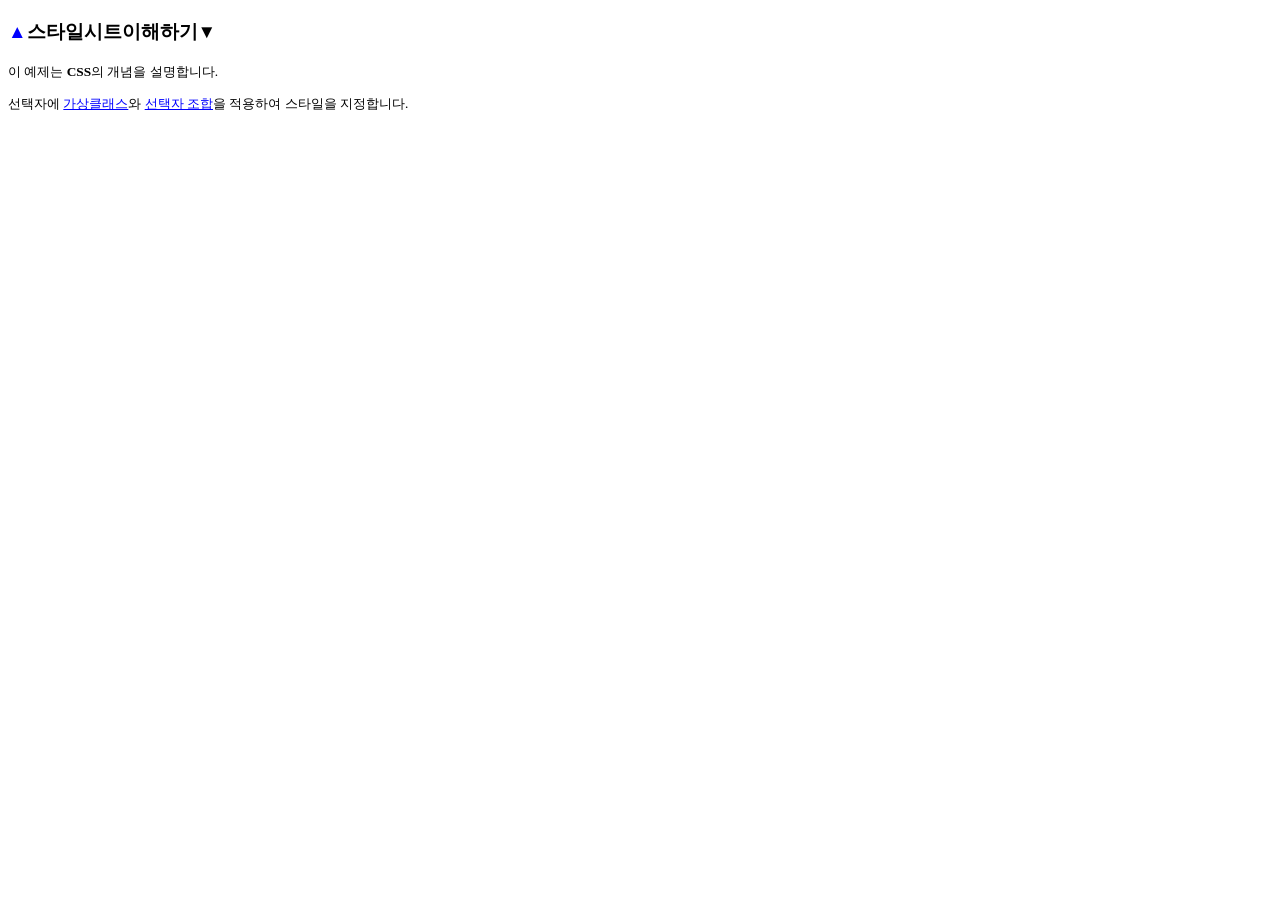
==== index.html @ dccba393 "한글 꺠짐 수정" ====
<!DOCTYPE html>
<html>
    <head>
        <meta charset="UTF-8">
        <style type="text/css">
            p{font-size: 10pt;}
            a:link {color: blue;}
            h3:before {content: "▲"; color:blue}
            h3:after {content: "▼"; font: size 10pt}
        </style>
    </head>
    <body>
        <h3><strong>스타일시트</strong>이해하기</h3>
        <p>이 예제는 <strong>CSS</strong>의 개념을 설명합니다.</p>
        <p>선택자에 <a href="http://www.w3c.org">가상클래스</a>와 <a href="http://mm.smac.kr">선택자 조합</a>을 적용하여 스타일을 지정합니다.</p>
    </body>
</html>
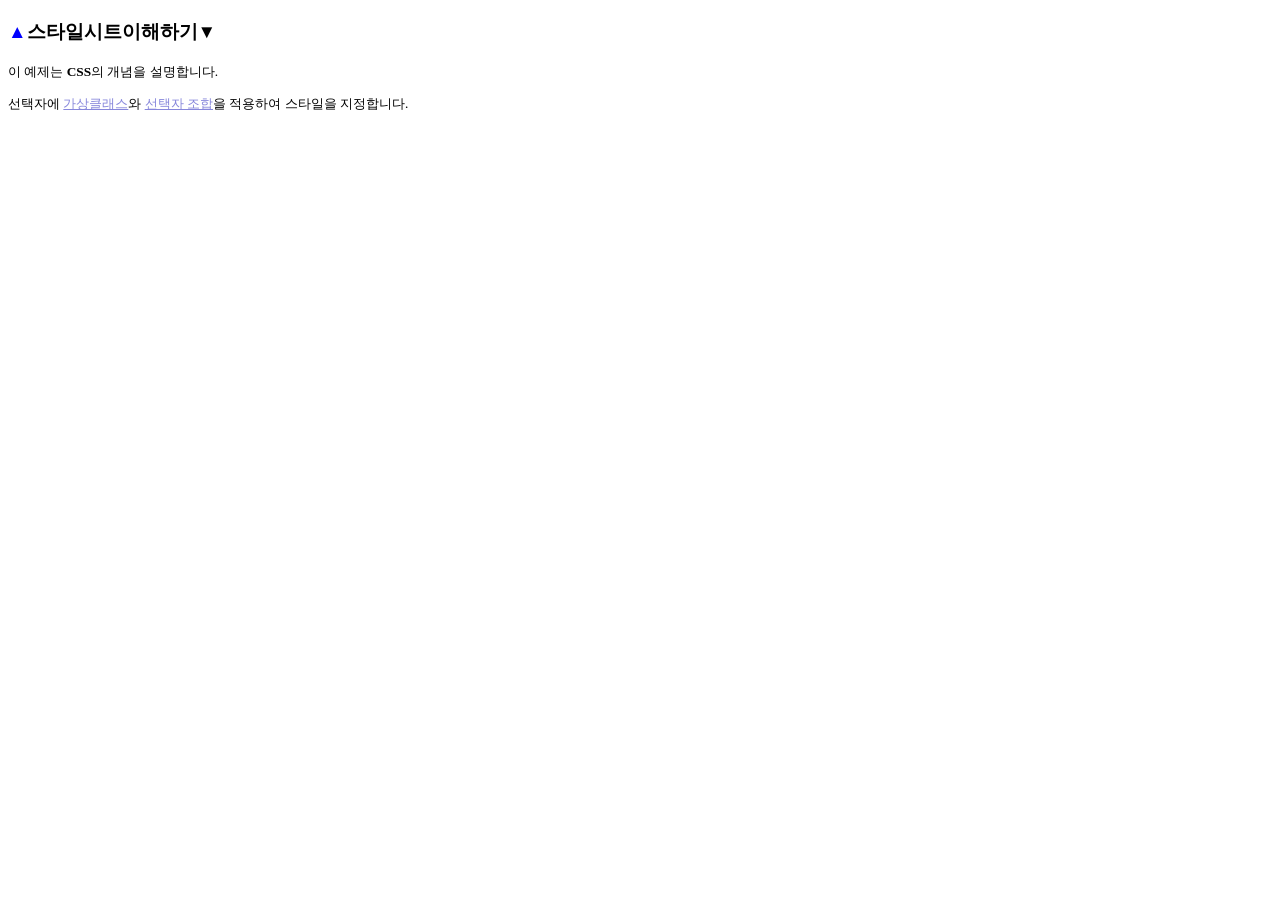
==== commit c3c99552: "6주차 수업 실습" ====
--- a/index.html
+++ b/index.html
@@ -4,7 +4,7 @@
         <meta charset="UTF-8">
         <style type="text/css">
             p{font-size: 10pt;}
-            a:link {color: blue;}
+            a:link {color: rgb(135, 135, 219);}
             h3:before {content: "▲"; color:blue}
             h3:after {content: "▼"; font: size 10pt}
         </style>
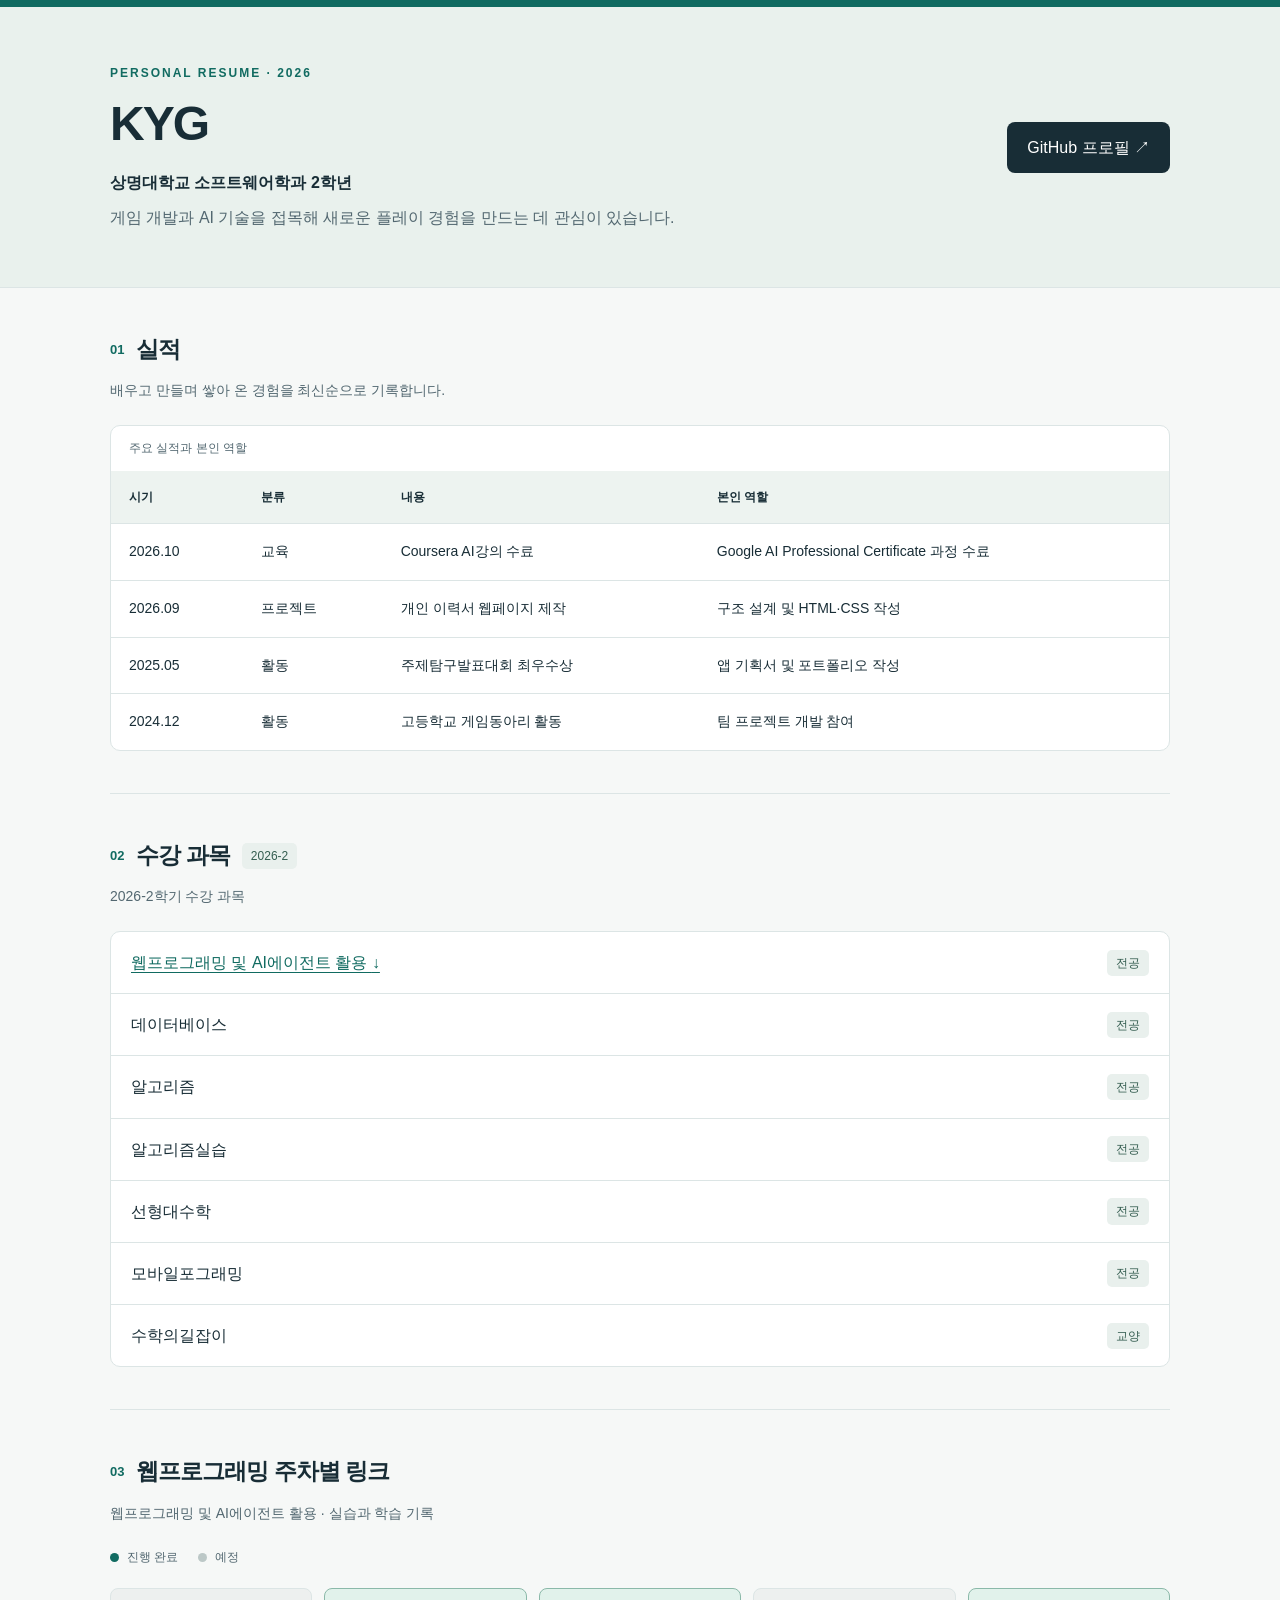
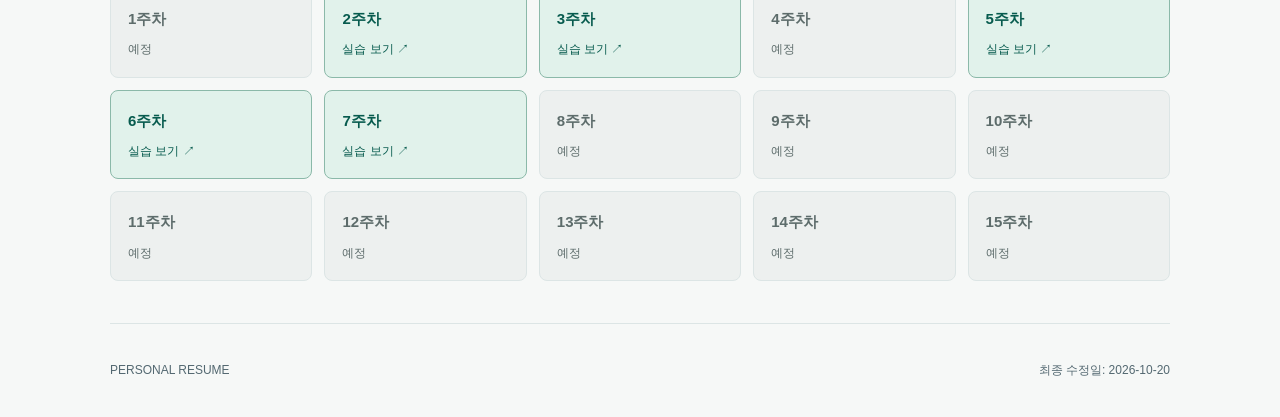
==== commit fff74d22: "중간 과제 배포 테스트" ====
--- a/index.html
+++ b/index.html
@@ -1,17 +1,84 @@
 <!DOCTYPE html>
-<html>
-    <head>
-        <meta charset="UTF-8">
-        <style type="text/css">
-            p{font-size: 10pt;}
-            a:link {color: rgb(135, 135, 219);}
-            h3:before {content: "▲"; color:blue}
-            h3:after {content: "▼"; font: size 10pt}
-        </style>
-    </head>
-    <body>
-        <h3><strong>스타일시트</strong>이해하기</h3>
-        <p>이 예제는 <strong>CSS</strong>의 개념을 설명합니다.</p>
-        <p>선택자에 <a href="http://www.w3c.org">가상클래스</a>와 <a href="http://mm.smac.kr">선택자 조합</a>을 적용하여 스타일을 지정합니다.</p>
-    </body>
-</html>+<html lang="ko">
+<head>
+  <meta charset="UTF-8">
+  <meta name="viewport" content="width=device-width, initial-scale=1.0">
+  <meta name="description" content="관심 분야, 실적, 수강 과목과 웹프로그래밍 학습 기록을 정리한 개인 이력서">
+  <title>KYG | 개인 이력서</title>
+  <link rel="stylesheet" href="style.css">
+</head>
+<body>
+  <a class="skip-link" href="#main">본문 바로가기</a>
+  <header class="page-header">
+    <div class="container header-layout">
+      <div>
+        <p class="eyebrow">PERSONAL RESUME · 2026</p>
+        <h1>KYG</h1>
+        <p class="affiliation">상명대학교 소프트웨어학과 2학년</p>
+        <p class="intro">게임 개발과 AI 기술을 접목해 새로운 플레이 경험을 만드는 데 관심이 있습니다.</p>
+      </div>
+      <a class="github-link" href="https://github.com/kyg1218">GitHub 프로필 <span aria-hidden="true">↗</span></a>
+    </div>
+  </header>
+
+  <main id="main" class="container">
+    <section aria-labelledby="achievements-title">
+      <div class="section-heading"><span class="section-number">01</span><h2 id="achievements-title">실적</h2></div>
+      <p class="section-description">배우고 만들며 쌓아 온 경험을 최신순으로 기록합니다.</p>
+      <div class="table-scroll" role="region" aria-label="실적 표: 작은 화면에서는 가로로 스크롤할 수 있습니다" tabindex="0">
+        <table>
+          <caption>주요 실적과 본인 역할</caption>
+          <thead><tr><th scope="col">시기</th><th scope="col">분류</th><th scope="col">내용</th><th scope="col">본인 역할</th></tr></thead>
+          <tbody>
+            <tr><td><time datetime="2026-10">2026.10</time></td><td>교육</td><td>Coursera AI강의 수료</td><td>Google AI Professional Certificate 과정 수료</td></tr>
+            <tr><td><time datetime="2026-09">2026.09</time></td><td>프로젝트</td><td>개인 이력서 웹페이지 제작</td><td>구조 설계 및 HTML·CSS 작성</td></tr>
+            <tr><td><time datetime="2025-05">2025.05</time></td><td>활동</td><td>주제탐구발표대회 최우수상</td><td>앱 기획서 및 포트폴리오 작성</td></tr>
+            <tr><td><time datetime="2024-12">2024.12</time></td><td>활동</td><td>고등학교 게임동아리 활동</td><td>팀 프로젝트 개발 참여</td></tr>
+          </tbody>
+        </table>
+      </div>
+    </section>
+
+    <section aria-labelledby="courses-title">
+      <div class="section-heading"><span class="section-number">02</span><h2 id="courses-title">수강 과목</h2><span class="semester">2026-2</span></div>
+      <p class="section-description">2026-2학기 수강 과목</p>
+      <ul class="course-list">
+        <li><a href="#weekly">웹프로그래밍 및 AI에이전트 활용 <span aria-hidden="true">↓</span></a><span class="badge">전공</span></li>
+        <li><span>데이터베이스</span><span class="badge">전공</span></li>
+        <li><span>알고리즘</span><span class="badge">전공</span></li>
+        <li><span>알고리즘실습</span><span class="badge">전공</span></li>
+        <li><span>선형대수학</span><span class="badge">전공</span></li>
+        <li><span>모바일포그래밍</span><span class="badge">전공</span></li>
+        <li><span>수학의길잡이</span><span class="badge">교양</span></li>
+      </ul>
+    </section>
+
+    <section id="weekly" aria-labelledby="weekly-title">
+      <div class="section-heading"><span class="section-number">03</span><h2 id="weekly-title">웹프로그래밍 주차별 링크</h2></div>
+      <p class="section-description">웹프로그래밍 및 AI에이전트 활용 · 실습과 학습 기록</p>
+      <p class="legend"><span class="done-dot" aria-hidden="true"></span> 진행 완료 <span class="planned-dot" aria-hidden="true"></span> 예정</p>
+      <ol class="week-grid">
+        <li><div class="week planned"><strong>1주차</strong><span>예정</span></div></li>
+        <li><div class="week completed" href="WebProgramming\doc01.html"><strong>2주차</strong><span>실습 보기 ↗</span></div></li>
+        <li><div class="week completed" href="WebProgramming\doc03.html"><strong>3주차</strong><span>실습 보기 ↗</span></div></li>
+        <li><div class="week planned"><strong>4주차</strong><span>예정</span></div></li>
+        <li><div class="week completed" href="WebProgramming\doc04.html"><strong>5주차</strong><span>실습 보기 ↗</span></div></li>
+        <li><div class="week completed" href="WebProgramming\doc05.html"><strong>6주차</strong><span>실습 보기 ↗</span></div></li>
+        <li><div class="week completed" href="WebProgramming\doc06.html"><strong>7주차</strong><span>실습 보기 ↗</span></div></li>
+        <li><div class="week planned"><strong>8주차</strong><span>예정</span></div></li>
+        <li><div class="week planned"><strong>9주차</strong><span>예정</span></div></li>
+        <li><div class="week planned"><strong>10주차</strong><span>예정</span></div></li>
+        <li><div class="week planned"><strong>11주차</strong><span>예정</span></div></li>
+        <li><div class="week planned"><strong>12주차</strong><span>예정</span></div></li>
+        <li><div class="week planned"><strong>13주차</strong><span>예정</span></div></li>
+        <li><div class="week planned"><strong>14주차</strong><span>예정</span></div></li>
+        <li><div class="week planned"><strong>15주차</strong><span>예정</span></div></li>
+      </ol>
+    </section>
+  </main>
+  <footer class="container page-footer">
+    <p>PERSONAL RESUME</p>
+    <p>최종 수정일: <time datetime="2026-10-20">2026-10-20</time></p>
+  </footer>
+</body>
+</html>
--- a/style.css
+++ b/style.css
@@ -0,0 +1,57 @@
+:root { color-scheme: light; --ink: #182d36; --muted: #536871; --accent: #116b61; --line: #dce5e5; --paper: #ffffff; }
+* { box-sizing: border-box; }
+html { scroll-behavior: smooth; }
+body { margin: 0; background: #f6f8f7; color: var(--ink); font-family: "Malgun Gothic", "Apple SD Gothic Neo", sans-serif; line-height: 1.7; }
+a { color: var(--accent); text-underline-offset: 4px; }
+a:hover { text-decoration-thickness: 2px; }
+a:focus-visible, [tabindex]:focus-visible { outline: 3px solid #bf6b23; outline-offset: 5px; }
+.container { width: min(1060px, calc(100% - 48px)); margin-inline: auto; }
+.page-header { background: #e9f1ed; border-top: 7px solid var(--accent); border-bottom: 1px solid var(--line); padding: 56px 0; }
+.header-layout { display: flex; align-items: center; justify-content: space-between; gap: 32px; }
+.eyebrow { color: var(--accent); font-size: 12px; font-weight: bold; letter-spacing: 2px; margin: 0 0 12px; }
+h1 { font-size: clamp(32px, 5vw, 48px); line-height: 1.2; letter-spacing: -2px; margin: 0 0 16px; }
+.affiliation { font-size: 16px; font-weight: bold; margin: 0 0 8px; }
+.intro { color: var(--muted); margin: 0; }
+.github-link { background: var(--ink); color: white; padding: 12px 20px; border-radius: 8px; text-decoration: none; white-space: nowrap; }
+.template-notice { border-left: 3px solid #b58039; background: #fff7e9; padding: 12px 16px; font-size: 13px; margin: 28px 0 0; }
+section { padding: 42px 0; border-bottom: 1px solid var(--line); scroll-margin-top: 24px; }
+.section-heading { display: flex; align-items: center; gap: 12px; flex-wrap: wrap; }
+.section-number { font-size: 13px; color: var(--accent); font-weight: bold; }
+h2 { font-size: 23px; letter-spacing: -1px; margin: 0; }
+.section-description { color: var(--muted); font-size: 14px; margin: 10px 0 22px; }
+.table-scroll { overflow-x: auto; background: var(--paper); border: 1px solid var(--line); border-radius: 10px; }
+table { border-collapse: collapse; width: 100%; min-width: 660px; text-align: left; font-size: 14px; }
+caption { text-align: left; padding: 12px 18px; color: var(--muted); font-size: 12px; }
+th { background: #edf3f0; font-size: 12px; }
+th, td { padding: 16px 18px; border-bottom: 1px solid var(--line); }
+tbody tr:last-child td { border-bottom: 0; }
+td:first-child { white-space: nowrap; font-variant-numeric: tabular-nums; }
+.semester, .badge { background: #e9f0ed; color: #345d50; font-size: 12px; border-radius: 5px; padding: 3px 9px; }
+.course-list { list-style: none; margin: 0; padding: 0; background: var(--paper); border: 1px solid var(--line); border-radius: 10px; }
+.course-list li { padding: 17px 20px; display: flex; justify-content: space-between; gap: 16px; align-items: center; border-bottom: 1px solid var(--line); }
+.course-list li:last-child { border-bottom: 0; }
+.badge { flex-shrink: 0; }
+.legend { display: flex; align-items: center; gap: 8px; color: var(--muted); font-size: 12px; }
+.done-dot, .planned-dot { width: 9px; height: 9px; display: inline-block; border-radius: 50%; background: var(--accent); }
+.planned-dot { background: #bcc8c7; margin-left: 12px; }
+.week-grid { display: grid; grid-template-columns: repeat(5, 1fr); list-style: none; margin: 20px 0 0; padding: 0; gap: 12px; }
+.week { display: flex; flex-direction: column; gap: 8px; border: 1px solid var(--line); border-radius: 8px; padding: 17px; text-decoration: none; }
+.week strong { font-size: 15px; }
+.week span { font-size: 12px; }
+.planned { background: #edf0ef; color: #5d6c6b; }
+.completed { background: #e1f2eb; color: #075b4e; border-color: #8bb9a9; }
+.completed:hover { background: #cee8dc; }
+.page-footer { display: flex; justify-content: space-between; gap: 16px; color: var(--muted); font-size: 12px; padding-block: 24px; }
+.skip-link { position: absolute; top: -100px; left: 20px; background: white; padding: 10px; z-index: 1; }
+.skip-link:focus { top: 12px; }
+@media (max-width: 700px) {
+  .container { width: calc(100% - 32px); }
+  .page-header { padding: 36px 0; }
+  .header-layout { flex-direction: column; align-items: flex-start; gap: 22px; }
+  section { padding: 32px 0; }
+  .week-grid { grid-template-columns: repeat(3, 1fr); }
+  .course-list li { align-items: flex-start; flex-direction: column; gap: 8px; }
+  .page-footer { flex-direction: column; gap: 0; }
+}
+@media (max-width: 380px) { .week-grid { grid-template-columns: repeat(2, 1fr); } }
+@media (prefers-reduced-motion: reduce) { html { scroll-behavior: auto; } }
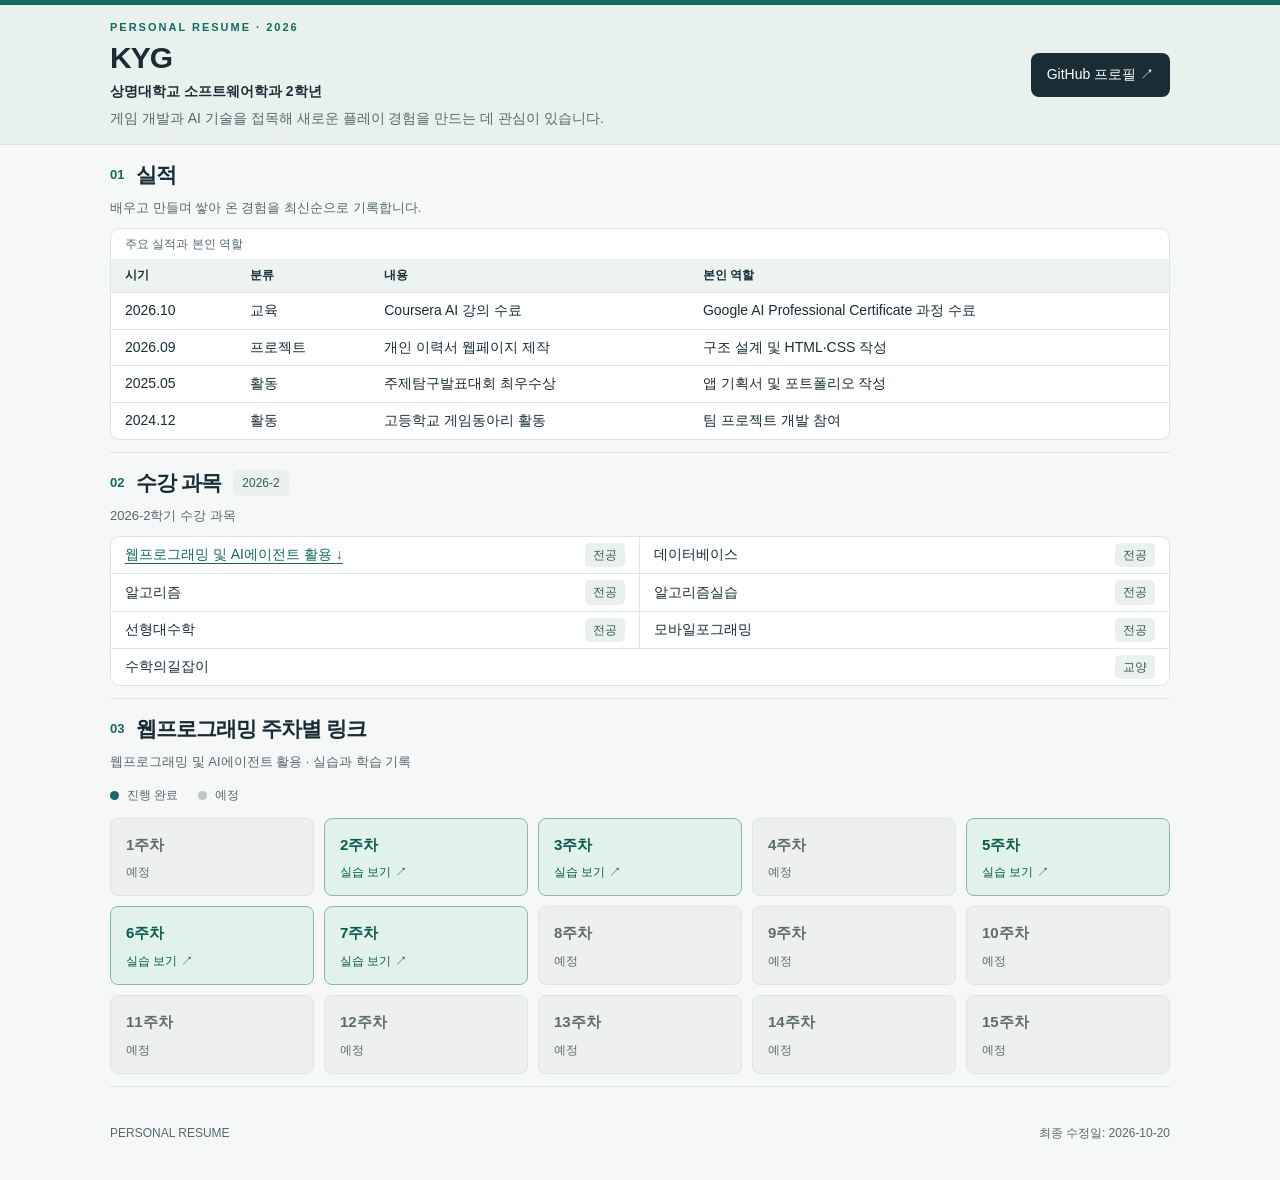
==== commit 415c54dd: "중간 과제 html 파일 완성" ====
--- a/index.html
+++ b/index.html
@@ -30,7 +30,7 @@
           <caption>주요 실적과 본인 역할</caption>
           <thead><tr><th scope="col">시기</th><th scope="col">분류</th><th scope="col">내용</th><th scope="col">본인 역할</th></tr></thead>
           <tbody>
-            <tr><td><time datetime="2026-10">2026.10</time></td><td>교육</td><td>Coursera AI강의 수료</td><td>Google AI Professional Certificate 과정 수료</td></tr>
+            <tr><td><time datetime="2026-10">2026.10</time></td><td>교육</td><td>Coursera AI 강의 수료</td><td>Google AI Professional Certificate 과정 수료</td></tr>
             <tr><td><time datetime="2026-09">2026.09</time></td><td>프로젝트</td><td>개인 이력서 웹페이지 제작</td><td>구조 설계 및 HTML·CSS 작성</td></tr>
             <tr><td><time datetime="2025-05">2025.05</time></td><td>활동</td><td>주제탐구발표대회 최우수상</td><td>앱 기획서 및 포트폴리오 작성</td></tr>
             <tr><td><time datetime="2024-12">2024.12</time></td><td>활동</td><td>고등학교 게임동아리 활동</td><td>팀 프로젝트 개발 참여</td></tr>
@@ -53,18 +53,18 @@
       </ul>
     </section>
 
-    <section id="weekly" aria-labelledby="weekly-title">
+    <section id="weekly" aria-labelledby="weekly-title"> 
       <div class="section-heading"><span class="section-number">03</span><h2 id="weekly-title">웹프로그래밍 주차별 링크</h2></div>
       <p class="section-description">웹프로그래밍 및 AI에이전트 활용 · 실습과 학습 기록</p>
       <p class="legend"><span class="done-dot" aria-hidden="true"></span> 진행 완료 <span class="planned-dot" aria-hidden="true"></span> 예정</p>
       <ol class="week-grid">
-        <li><div class="week planned"><strong>1주차</strong><span>예정</span></div></li>
-        <li><div class="week completed" href="WebProgramming\doc01.html"><strong>2주차</strong><span>실습 보기 ↗</span></div></li>
-        <li><div class="week completed" href="WebProgramming\doc03.html"><strong>3주차</strong><span>실습 보기 ↗</span></div></li>
+        <li><a class="week planned" href="doc01.html"><strong>1주차</strong><span>예정</span></a></li>
+        <li><a class="week completed" href="doc01.html"><strong>2주차</strong><span>실습 보기 ↗</span></a></li>
+        <li><a class="week completed" href="doc03.html"><strong>3주차</strong><span>실습 보기 ↗</span></a></li>
         <li><div class="week planned"><strong>4주차</strong><span>예정</span></div></li>
-        <li><div class="week completed" href="WebProgramming\doc04.html"><strong>5주차</strong><span>실습 보기 ↗</span></div></li>
-        <li><div class="week completed" href="WebProgramming\doc05.html"><strong>6주차</strong><span>실습 보기 ↗</span></div></li>
-        <li><div class="week completed" href="WebProgramming\doc06.html"><strong>7주차</strong><span>실습 보기 ↗</span></div></li>
+        <li><a class="week completed" href="doc04.html"><strong>5주차</strong><span>실습 보기 ↗</span></a></li>
+        <li><a class="week completed" href="doc05.html"><strong>6주차</strong><span>실습 보기 ↗</span></a></li>
+        <li><a class="week completed" href="doc06.html"><strong>7주차</strong><span>실습 보기 ↗</span></a></li>
         <li><div class="week planned"><strong>8주차</strong><span>예정</span></div></li>
         <li><div class="week planned"><strong>9주차</strong><span>예정</span></div></li>
         <li><div class="week planned"><strong>10주차</strong><span>예정</span></div></li>
--- a/style.css
+++ b/style.css
@@ -55,3 +55,49 @@
 }
 @media (max-width: 380px) { .week-grid { grid-template-columns: repeat(2, 1fr); } }
 @media (prefers-reduced-motion: reduce) { html { scroll-behavior: auto; } }
+
+/* Compact desktop layout: preserve the original theme and HTML. */
+.page-header { padding: 20px 0; border-top-width: 5px; }
+.header-layout { gap: 24px; }
+.eyebrow { font-size: 11px; margin-bottom: 5px; }
+h1 { font-size: 34px; letter-spacing: -1px; margin-bottom: 6px; }
+.affiliation { font-size: 14px; margin-bottom: 4px; }
+.intro { font-size: 14px; }
+.github-link { padding: 10px 16px; font-size: 14px; }
+section { padding: 19px 0; }
+h2 { font-size: 21px; }
+.section-description { font-size: 13px; margin: 5px 0 11px; }
+caption { padding: 6px 14px; }
+th, td { padding: 9px 14px; }
+.course-list { display: grid; grid-template-columns: repeat(2, minmax(0, 1fr)); overflow: hidden; }
+.course-list li { padding: 9px 14px; gap: 10px; font-size: 14px; min-width: 0; }
+.course-list li:nth-child(odd) { border-right: 1px solid var(--line); }
+.course-list li:last-child { grid-column: 1 / -1; border-right: 0; }
+.course-list a, .course-list li > span:first-child { overflow-wrap: anywhere; }
+.badge { padding: 2px 8px; }
+.week-grid { margin-top: 12px; gap: 10px; }
+.week { padding: 13px 15px; gap: 5px; }
+@media (max-width: 700px) {
+  .page-header { padding: 24px 0; }
+  .header-layout { gap: 16px; }
+  h1 { font-size: 32px; }
+  section { padding: 24px 0; }
+  .course-list { grid-template-columns: 1fr; }
+  .course-list li { flex-direction: row; align-items: center; padding: 12px 14px; }
+  .course-list li:nth-child(odd) { border-right: 0; }
+  .course-list li:last-child { grid-column: auto; }
+}
+@media (max-width: 380px) {
+  .course-list li { flex-direction: column; align-items: flex-start; gap: 6px; }
+}
+/* Fit the full course list within a 1280 x 720 CSS-pixel viewport. */
+@media (min-width: 701px) {
+  .page-header { padding: 13px 0; }
+  .eyebrow { margin-bottom: 3px; }
+  h1 { font-size: 30px; margin-bottom: 4px; }
+  section { padding: 12px 0; }
+  .section-description { margin: 4px 0 9px; }
+  caption { padding: 5px 14px; }
+  th, td { padding: 6px 14px; }
+  .course-list li { padding: 6px 14px; }
+}
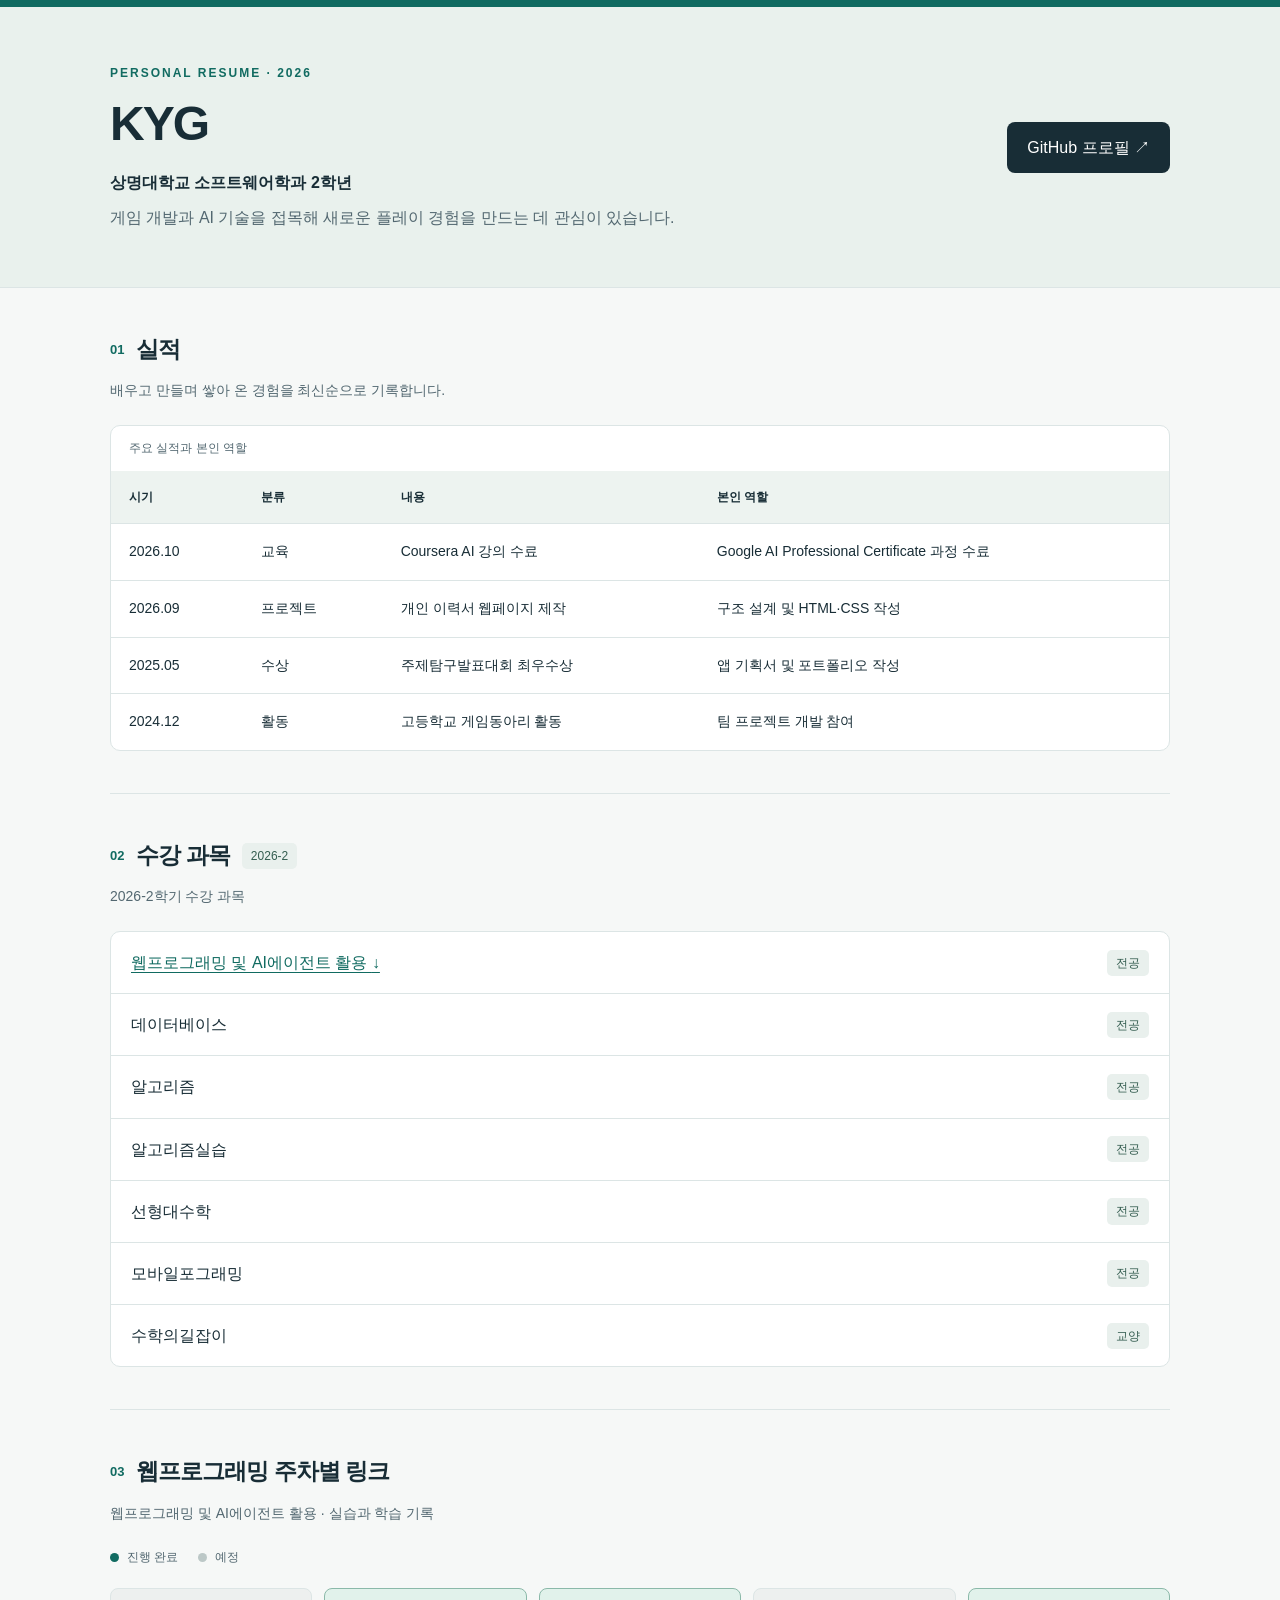
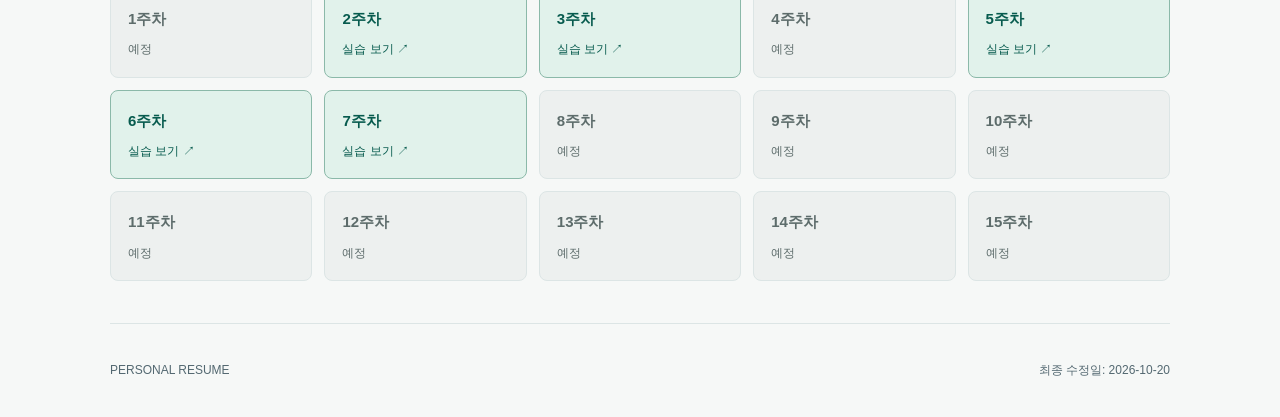
==== commit 8aea1207: "중간 과제 최종" ====
--- a/index.html
+++ b/index.html
@@ -32,7 +32,7 @@
           <tbody>
             <tr><td><time datetime="2026-10">2026.10</time></td><td>교육</td><td>Coursera AI 강의 수료</td><td>Google AI Professional Certificate 과정 수료</td></tr>
             <tr><td><time datetime="2026-09">2026.09</time></td><td>프로젝트</td><td>개인 이력서 웹페이지 제작</td><td>구조 설계 및 HTML·CSS 작성</td></tr>
-            <tr><td><time datetime="2025-05">2025.05</time></td><td>활동</td><td>주제탐구발표대회 최우수상</td><td>앱 기획서 및 포트폴리오 작성</td></tr>
+            <tr><td><time datetime="2025-05">2025.05</time></td><td>수상</td><td>주제탐구발표대회 최우수상</td><td>앱 기획서 및 포트폴리오 작성</td></tr>
             <tr><td><time datetime="2024-12">2024.12</time></td><td>활동</td><td>고등학교 게임동아리 활동</td><td>팀 프로젝트 개발 참여</td></tr>
           </tbody>
         </table>
@@ -58,21 +58,21 @@
       <p class="section-description">웹프로그래밍 및 AI에이전트 활용 · 실습과 학습 기록</p>
       <p class="legend"><span class="done-dot" aria-hidden="true"></span> 진행 완료 <span class="planned-dot" aria-hidden="true"></span> 예정</p>
       <ol class="week-grid">
-        <li><a class="week planned" href="doc01.html"><strong>1주차</strong><span>예정</span></a></li>
+        <li><a class="week planned"><strong>1주차</strong><span>예정</span></a></li>
         <li><a class="week completed" href="doc01.html"><strong>2주차</strong><span>실습 보기 ↗</span></a></li>
         <li><a class="week completed" href="doc03.html"><strong>3주차</strong><span>실습 보기 ↗</span></a></li>
-        <li><div class="week planned"><strong>4주차</strong><span>예정</span></div></li>
+        <li><a class="week planned"><strong>4주차</strong><span>예정</span></a></li>
         <li><a class="week completed" href="doc04.html"><strong>5주차</strong><span>실습 보기 ↗</span></a></li>
         <li><a class="week completed" href="doc05.html"><strong>6주차</strong><span>실습 보기 ↗</span></a></li>
         <li><a class="week completed" href="doc06.html"><strong>7주차</strong><span>실습 보기 ↗</span></a></li>
-        <li><div class="week planned"><strong>8주차</strong><span>예정</span></div></li>
-        <li><div class="week planned"><strong>9주차</strong><span>예정</span></div></li>
-        <li><div class="week planned"><strong>10주차</strong><span>예정</span></div></li>
-        <li><div class="week planned"><strong>11주차</strong><span>예정</span></div></li>
-        <li><div class="week planned"><strong>12주차</strong><span>예정</span></div></li>
-        <li><div class="week planned"><strong>13주차</strong><span>예정</span></div></li>
-        <li><div class="week planned"><strong>14주차</strong><span>예정</span></div></li>
-        <li><div class="week planned"><strong>15주차</strong><span>예정</span></div></li>
+        <li><a class="week planned"><strong>8주차</strong><span>예정</span></a></li>
+        <li><a class="week planned"><strong>9주차</strong><span>예정</span></a></li>
+        <li><a class="week planned"><strong>10주차</strong><span>예정</span></a></li>
+        <li><a class="week planned"><strong>11주차</strong><span>예정</span></a></li>
+        <li><a class="week planned"><strong>12주차</strong><span>예정</span></a></li>
+        <li><a class="week planned"><strong>13주차</strong><span>예정</span></a></li>
+        <li><a class="week planned"><strong>14주차</strong><span>예정</span></a></li>
+        <li><a class="week planned"><strong>15주차</strong><span>예정</span></a></li>
       </ol>
     </section>
   </main>
--- a/style.css
+++ b/style.css
@@ -55,49 +55,3 @@
 }
 @media (max-width: 380px) { .week-grid { grid-template-columns: repeat(2, 1fr); } }
 @media (prefers-reduced-motion: reduce) { html { scroll-behavior: auto; } }
-
-/* Compact desktop layout: preserve the original theme and HTML. */
-.page-header { padding: 20px 0; border-top-width: 5px; }
-.header-layout { gap: 24px; }
-.eyebrow { font-size: 11px; margin-bottom: 5px; }
-h1 { font-size: 34px; letter-spacing: -1px; margin-bottom: 6px; }
-.affiliation { font-size: 14px; margin-bottom: 4px; }
-.intro { font-size: 14px; }
-.github-link { padding: 10px 16px; font-size: 14px; }
-section { padding: 19px 0; }
-h2 { font-size: 21px; }
-.section-description { font-size: 13px; margin: 5px 0 11px; }
-caption { padding: 6px 14px; }
-th, td { padding: 9px 14px; }
-.course-list { display: grid; grid-template-columns: repeat(2, minmax(0, 1fr)); overflow: hidden; }
-.course-list li { padding: 9px 14px; gap: 10px; font-size: 14px; min-width: 0; }
-.course-list li:nth-child(odd) { border-right: 1px solid var(--line); }
-.course-list li:last-child { grid-column: 1 / -1; border-right: 0; }
-.course-list a, .course-list li > span:first-child { overflow-wrap: anywhere; }
-.badge { padding: 2px 8px; }
-.week-grid { margin-top: 12px; gap: 10px; }
-.week { padding: 13px 15px; gap: 5px; }
-@media (max-width: 700px) {
-  .page-header { padding: 24px 0; }
-  .header-layout { gap: 16px; }
-  h1 { font-size: 32px; }
-  section { padding: 24px 0; }
-  .course-list { grid-template-columns: 1fr; }
-  .course-list li { flex-direction: row; align-items: center; padding: 12px 14px; }
-  .course-list li:nth-child(odd) { border-right: 0; }
-  .course-list li:last-child { grid-column: auto; }
-}
-@media (max-width: 380px) {
-  .course-list li { flex-direction: column; align-items: flex-start; gap: 6px; }
-}
-/* Fit the full course list within a 1280 x 720 CSS-pixel viewport. */
-@media (min-width: 701px) {
-  .page-header { padding: 13px 0; }
-  .eyebrow { margin-bottom: 3px; }
-  h1 { font-size: 30px; margin-bottom: 4px; }
-  section { padding: 12px 0; }
-  .section-description { margin: 4px 0 9px; }
-  caption { padding: 5px 14px; }
-  th, td { padding: 6px 14px; }
-  .course-list li { padding: 6px 14px; }
-}
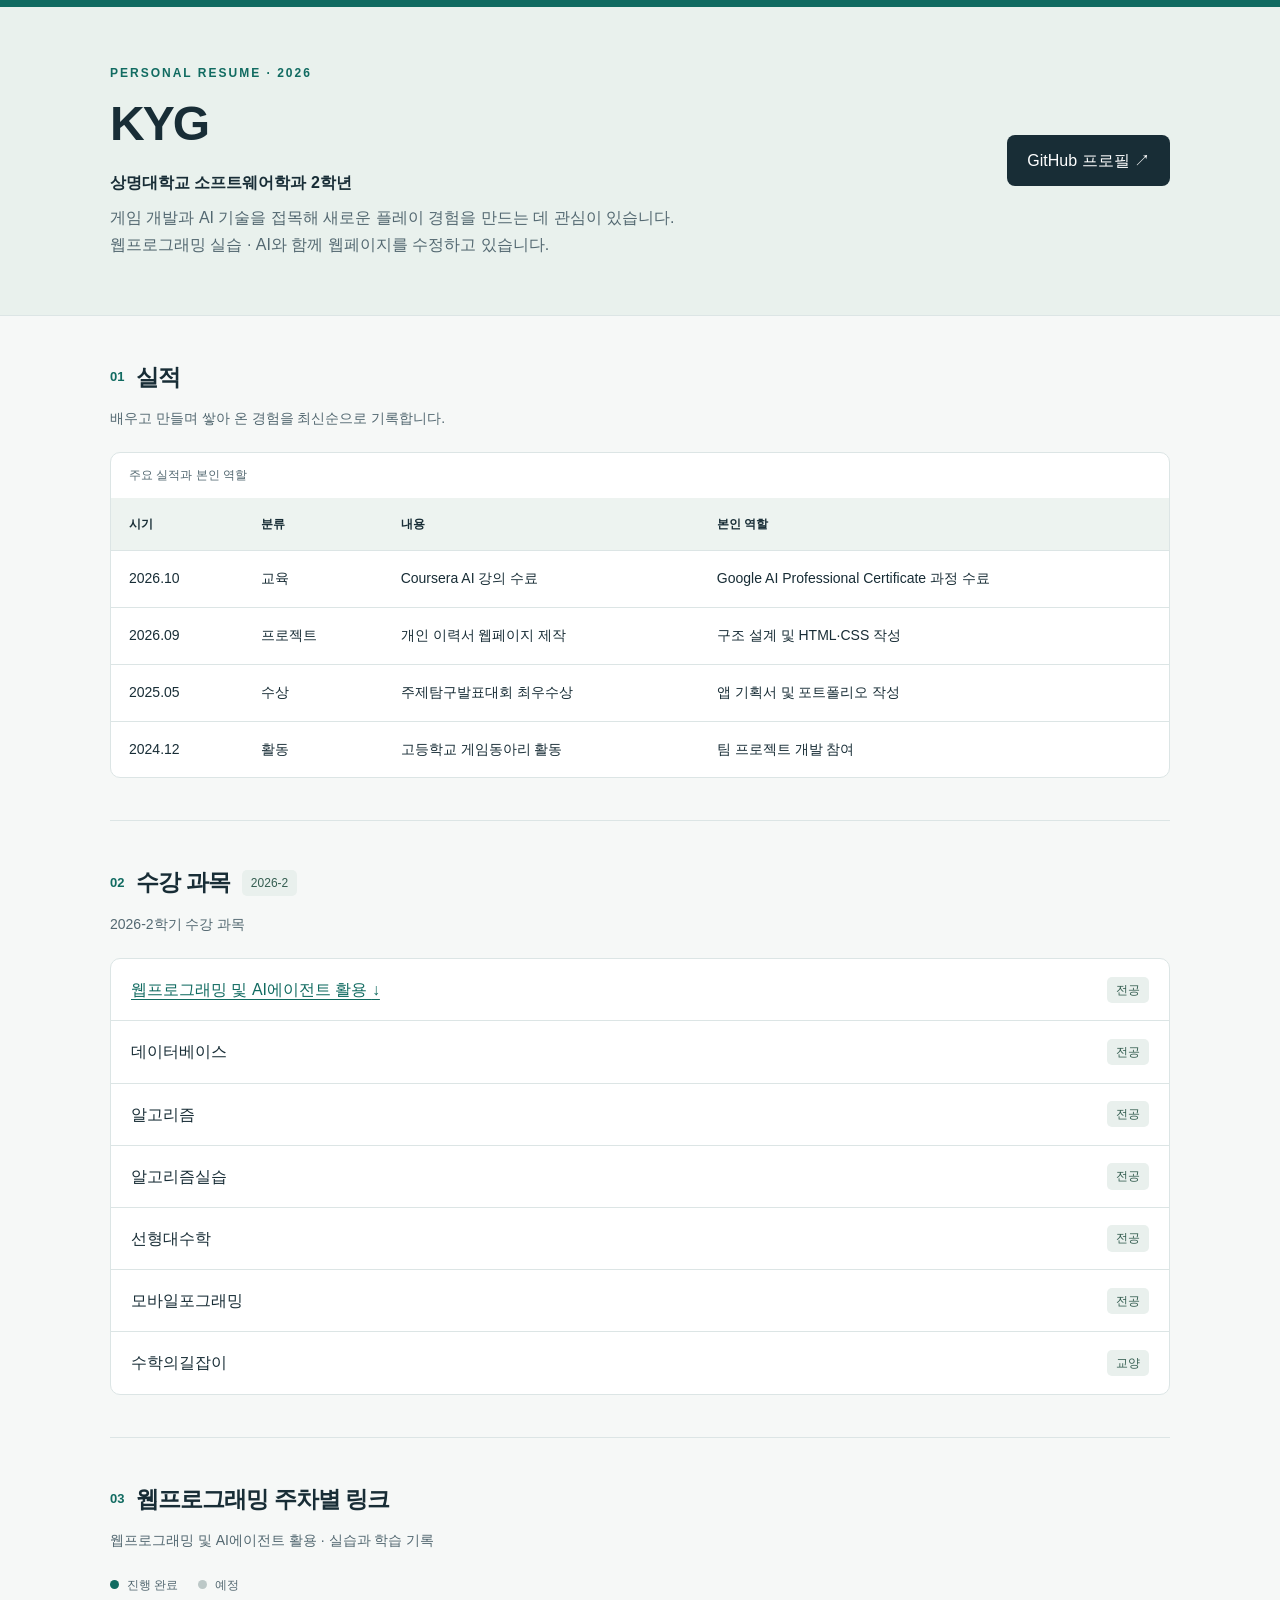
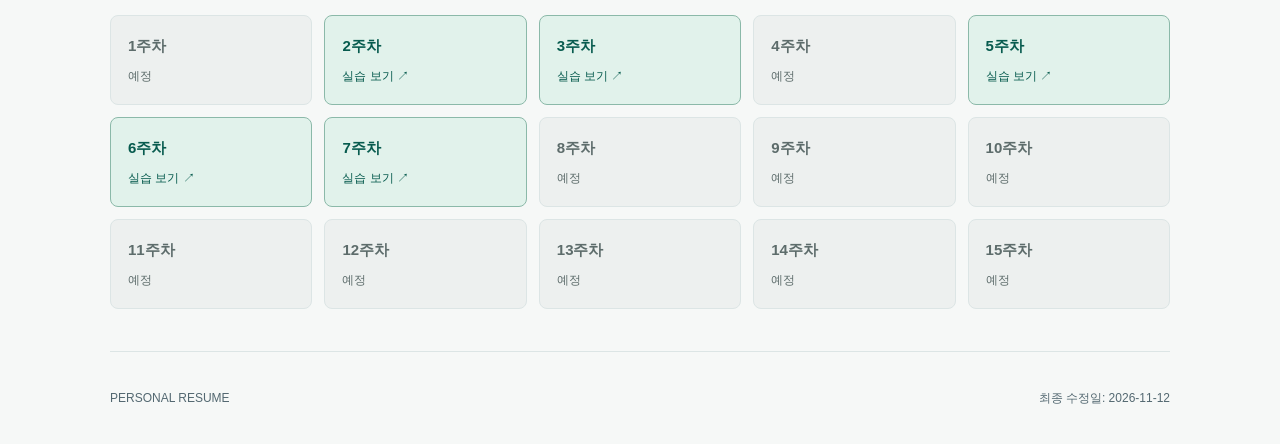
==== commit e19c0d72: "메인 페이지에 AI 실습 안내 문구 추가" ====
--- a/index.html
+++ b/index.html
@@ -16,6 +16,7 @@
         <h1>KYG</h1>
         <p class="affiliation">상명대학교 소프트웨어학과 2학년</p>
         <p class="intro">게임 개발과 AI 기술을 접목해 새로운 플레이 경험을 만드는 데 관심이 있습니다.</p>
+        <p class="intro">웹프로그래밍 실습 · AI와 함께 웹페이지를 수정하고 있습니다.</p>
       </div>
       <a class="github-link" href="https://github.com/kyg1218">GitHub 프로필 <span aria-hidden="true">↗</span></a>
     </div>
@@ -78,7 +79,7 @@
   </main>
   <footer class="container page-footer">
     <p>PERSONAL RESUME</p>
-    <p>최종 수정일: <time datetime="2026-10-20">2026-10-20</time></p>
+    <p>최종 수정일: <time datetime="2026-11-12">2026-11-12</time></p>
   </footer>
 </body>
 </html>
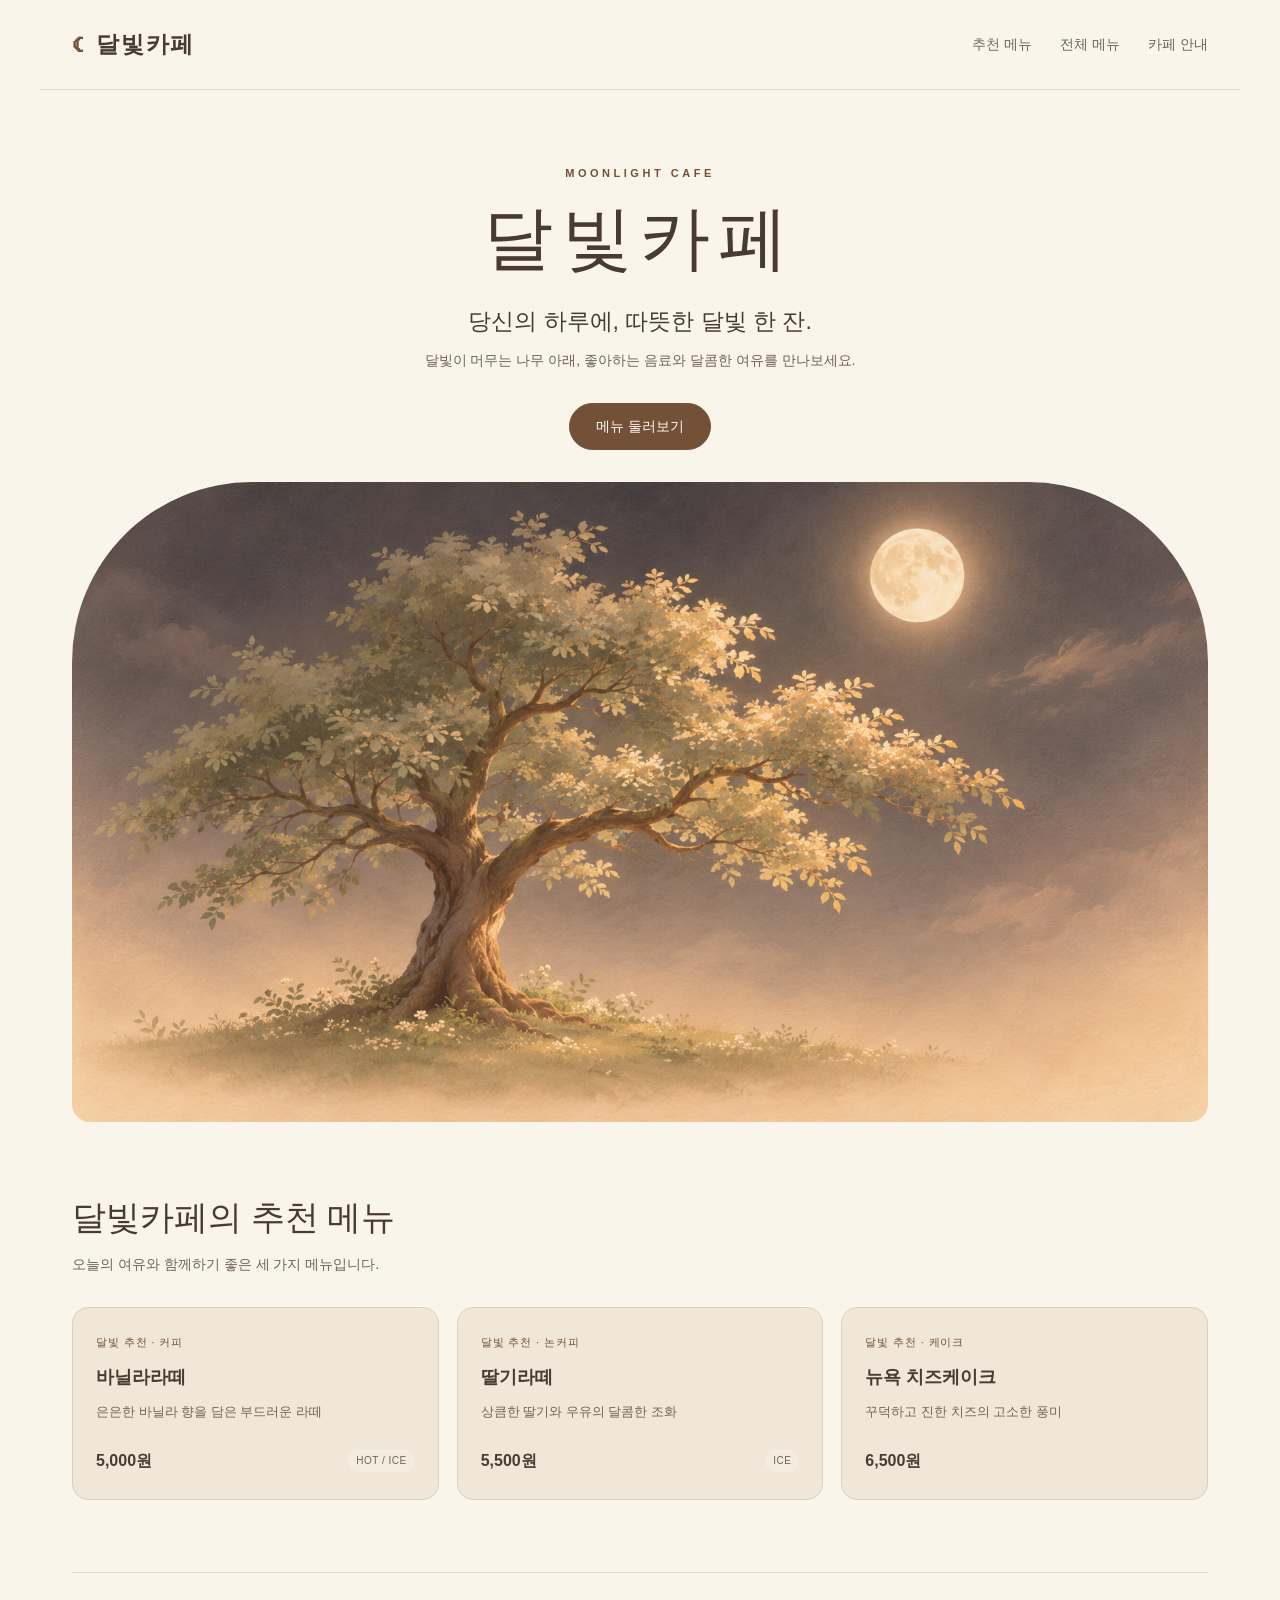
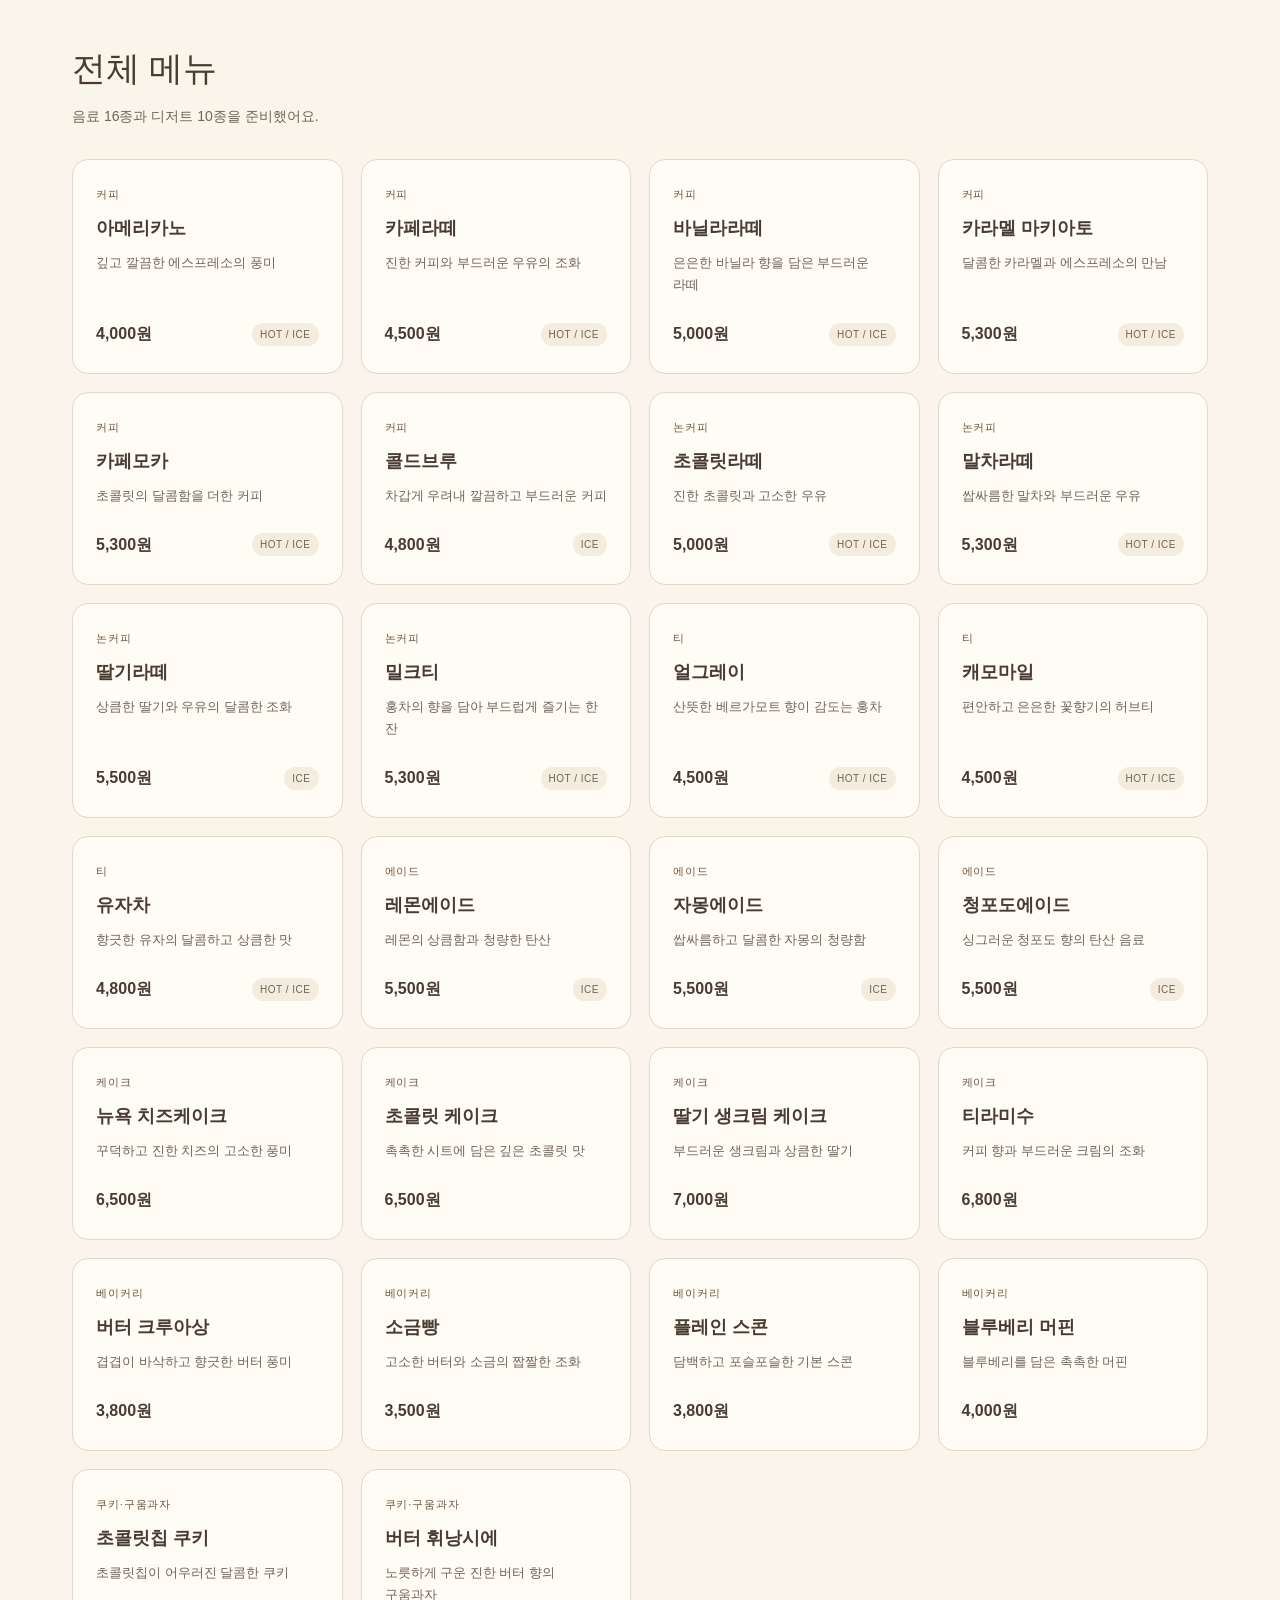
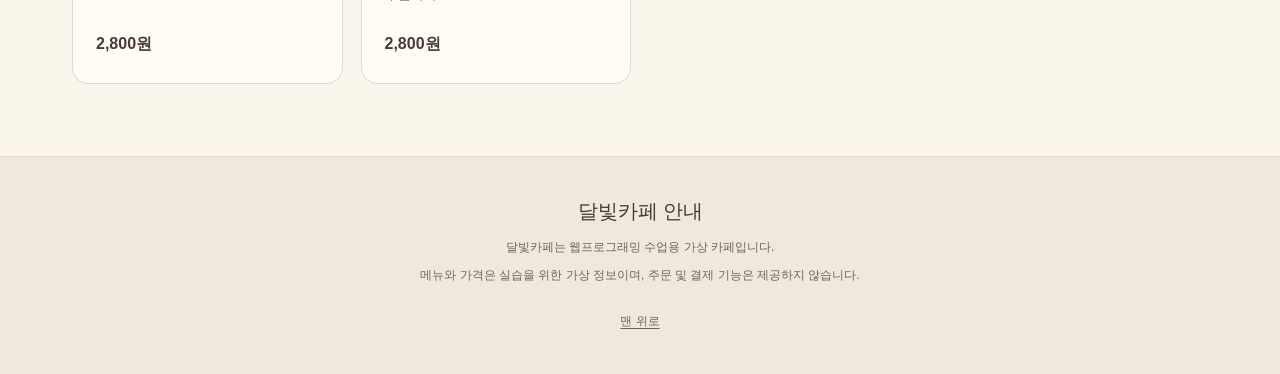
==== commit ae44b58c: "달빛카페 메뉴판 구조와 크림색 반응형 디자인 구현" ====
--- a/index.html
+++ b/index.html
@@ -3,83 +3,357 @@
 <head>
   <meta charset="UTF-8">
   <meta name="viewport" content="width=device-width, initial-scale=1.0">
-  <meta name="description" content="관심 분야, 실적, 수강 과목과 웹프로그래밍 학습 기록을 정리한 개인 이력서">
-  <title>KYG | 개인 이력서</title>
-  <link rel="stylesheet" href="style.css">
+  <meta name="description" content="달빛카페의 음료 16종과 디저트 10종을 만나보세요. 수업용 가상 카페 메뉴판입니다.">
+  <title>달빛카페 | 메뉴판</title>
+  <style>
+    :root {
+      color-scheme: light;
+      --cream: #faf5eb;
+      --ink: #493b30;
+      --muted: #716355;
+      --line: #e3d7c5;
+      --accent: #735138;
+    }
+    * { box-sizing: border-box; }
+    body { margin: 0; background: var(--cream); color: var(--ink); font-family: "Malgun Gothic", "Apple SD Gothic Neo", sans-serif; line-height: 1.7; word-break: keep-all; overflow-wrap: anywhere; }
+    a { color: inherit; text-underline-offset: .25em; }
+    a:focus-visible, button:focus-visible { outline: 3px solid var(--accent); outline-offset: 5px; }
+    body > a { position: absolute; top: -100px; left: 16px; z-index: 10; padding: 12px 20px; background: white; }
+    body > a:focus { top: 12px; }
+    header { max-width: 1200px; margin: auto; padding: 25px 32px; display: flex; align-items: center; justify-content: space-between; gap: 20px; border-bottom: 1px solid var(--line); }
+    header > a { font-family: Georgia, "Batang", serif; font-size: 23px; font-weight: bold; text-decoration: none; letter-spacing: .08em; }
+    header > a::before { content: "☾"; margin-right: 10px; color: var(--accent); }
+    nav { display: flex; gap: 28px; font-size: 14px; color: var(--muted); }
+    nav a { text-decoration: none; }
+    nav a:hover { text-decoration: underline; }
+    main { max-width: 1200px; margin: auto; padding: 0 32px; }
+    section { scroll-margin-top: 24px; }
+    #home { padding-top: 66px; text-align: center; }
+    #home > p:first-child { font-size: 11px; letter-spacing: .32em; color: var(--accent); font-weight: bold; }
+    h1, h2 { font-family: Georgia, "Batang", serif; font-weight: normal; }
+    h1 { font-size: clamp(42px, 6vw, 70px); margin: 10px 0 18px; line-height: 1.3; letter-spacing: .12em; }
+    #home > p { margin: 8px 0; color: var(--muted); }
+    #home > p:nth-of-type(2) { color: var(--ink); font-size: clamp(18px, 2.5vw, 23px); }
+    #home > p:nth-of-type(3) { font-size: 14px; }
+    #home > a { display: inline-block; padding: 11px 26px; margin: 22px 0 32px; border: 1px solid var(--accent); border-radius: 30px; background: var(--accent); color: #fffaf2; text-decoration: none; font-size: 14px; }
+    .hero-art { position: relative; overflow: hidden; border-radius: 180px 180px 18px 18px; background: #eaddc7; }
+    img { display: block; max-width: 100%; height: auto; }
+    .hero-art img { width: 100%; }
+    #recommended, #menu { padding: 72px 0; }
+    #recommended { border-bottom: 1px solid var(--line); }
+    h2 { font-size: clamp(25px, 3vw, 34px); line-height: 1.4; margin: 0 0 12px; }
+    section > h2 + p { color: var(--muted); font-size: 14px; margin: 0 0 30px; }
+    .recommended-grid, .menu-grid { list-style: none; padding: 0; margin: 0; display: grid; gap: 18px; grid-template-columns: repeat(3, minmax(0, 1fr)); }
+    .menu-card { min-width: 0; border: 1px solid var(--line); border-radius: 16px; background: #fffcf6; }
+    .menu-card article { height: 100%; padding: 25px 23px; display: flex; flex-direction: column; }
+    .menu-category { font-size: 11px; color: var(--accent); letter-spacing: .08em; margin: 0 0 12px; }
+    h3 { margin: 0 0 10px; font-size: 18px; line-height: 1.5; font-weight: 600; }
+    h3 + p { margin: 0 0 24px; color: var(--muted); font-size: 13px; }
+    .menu-card article > p:last-child { margin: auto 0 0; display: flex; align-items: center; flex-wrap: wrap; gap: 10px; justify-content: space-between; }
+    .menu-card strong { font-size: 16px; font-weight: 600; }
+    .temperature { font-size: 10px; letter-spacing: .05em; padding: 3px 8px; border-radius: 20px; color: var(--muted); background: #f3ecdf; white-space: nowrap; }
+    .recommended-grid .menu-card { background: #f0e7d8; border-color: #dfcfb8; }
+    .recommended-grid .menu-category::before { content: "달빛 추천 · "; }
+    footer { padding: 40px 24px; border-top: 1px solid var(--line); text-align: center; background: #f0e8dc; color: var(--muted); }
+    footer h2 { font-size: 20px; color: var(--ink); }
+    footer p { font-size: 12px; margin: 8px 0; }
+    footer a { display: inline-block; margin-top: 18px; font-size: 12px; }
+    @media (min-width: 1100px) { .menu-grid { grid-template-columns: repeat(4, minmax(0, 1fr)); } }
+    @media (max-width: 760px) {
+      header { padding: 20px; }
+      nav { gap: 16px; font-size: 12px; }
+      main { padding: 0 20px; }
+      #home { padding-top: 42px; }
+      .hero-art { border-radius: 90px 90px 14px 14px; }
+      #recommended, #menu { padding: 48px 0; }
+      .recommended-grid, .menu-grid { grid-template-columns: repeat(2, minmax(0, 1fr)); gap: 12px; }
+      .menu-card article { padding: 20px 16px; }
+      h3 { font-size: 16px; }
+    }
+    @media (max-width: 420px) {
+      header { flex-direction: column; gap: 12px; }
+      nav { gap: 25px; }
+      .recommended-grid, .menu-grid { grid-template-columns: minmax(0, 1fr); }
+      .hero-art { border-radius: 55px 55px 12px 12px; }
+      #home > p:nth-of-type(3) { max-width: 260px; margin: 12px auto; }
+    }
+  </style>
 </head>
 <body>
-  <a class="skip-link" href="#main">본문 바로가기</a>
-  <header class="page-header">
-    <div class="container header-layout">
-      <div>
-        <p class="eyebrow">PERSONAL RESUME · 2026</p>
-        <h1>KYG</h1>
-        <p class="affiliation">상명대학교 소프트웨어학과 2학년</p>
-        <p class="intro">게임 개발과 AI 기술을 접목해 새로운 플레이 경험을 만드는 데 관심이 있습니다.</p>
-        <p class="intro">웹프로그래밍 실습 · AI와 함께 웹페이지를 수정하고 있습니다.</p>
-      </div>
-      <a class="github-link" href="https://github.com/kyg1218">GitHub 프로필 <span aria-hidden="true">↗</span></a>
-    </div>
+  <a href="#main">본문 바로가기</a>
+  <header>
+    <a href="#home" aria-label="달빛카페 처음으로">달빛카페</a>
+    <nav aria-label="주요 메뉴">
+      <a href="#recommended">추천 메뉴</a>
+      <a href="#menu">전체 메뉴</a>
+      <a href="#about">카페 안내</a>
+    </nav>
   </header>
-
-  <main id="main" class="container">
-    <section aria-labelledby="achievements-title">
-      <div class="section-heading"><span class="section-number">01</span><h2 id="achievements-title">실적</h2></div>
-      <p class="section-description">배우고 만들며 쌓아 온 경험을 최신순으로 기록합니다.</p>
-      <div class="table-scroll" role="region" aria-label="실적 표: 작은 화면에서는 가로로 스크롤할 수 있습니다" tabindex="0">
-        <table>
-          <caption>주요 실적과 본인 역할</caption>
-          <thead><tr><th scope="col">시기</th><th scope="col">분류</th><th scope="col">내용</th><th scope="col">본인 역할</th></tr></thead>
-          <tbody>
-            <tr><td><time datetime="2026-10">2026.10</time></td><td>교육</td><td>Coursera AI 강의 수료</td><td>Google AI Professional Certificate 과정 수료</td></tr>
-            <tr><td><time datetime="2026-09">2026.09</time></td><td>프로젝트</td><td>개인 이력서 웹페이지 제작</td><td>구조 설계 및 HTML·CSS 작성</td></tr>
-            <tr><td><time datetime="2025-05">2025.05</time></td><td>수상</td><td>주제탐구발표대회 최우수상</td><td>앱 기획서 및 포트폴리오 작성</td></tr>
-            <tr><td><time datetime="2024-12">2024.12</time></td><td>활동</td><td>고등학교 게임동아리 활동</td><td>팀 프로젝트 개발 참여</td></tr>
-          </tbody>
-        </table>
+  <main id="main">
+    <section id="home" aria-labelledby="hero-title">
+      <p>MOONLIGHT CAFE</p>
+      <h1 id="hero-title">달빛카페</h1>
+      <p>당신의 하루에, 따뜻한 달빛 한 잔.</p>
+      <p>달빛이 머무는 나무 아래, 좋아하는 음료와 달콤한 여유를 만나보세요.</p>
+      <a href="#menu">메뉴 둘러보기</a>
+      <div class="hero-art">
+        <img src="[data-uri]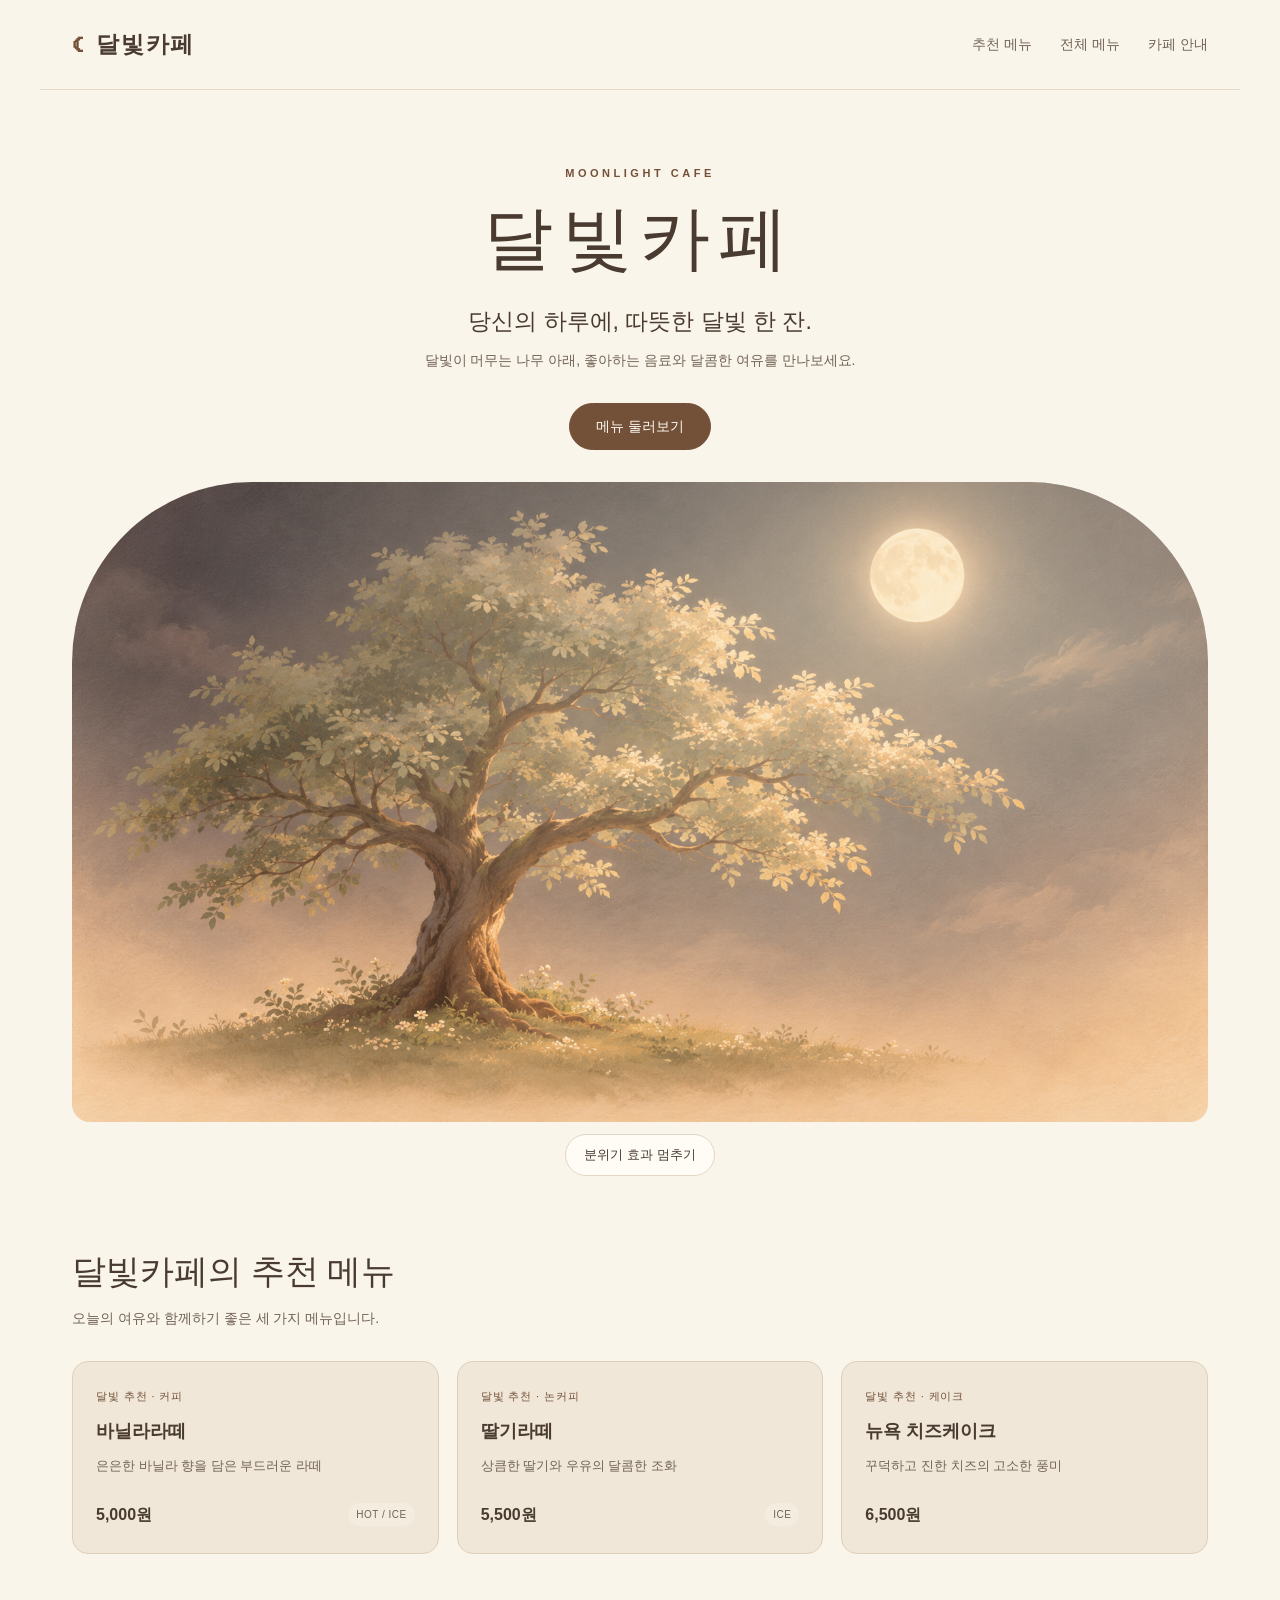
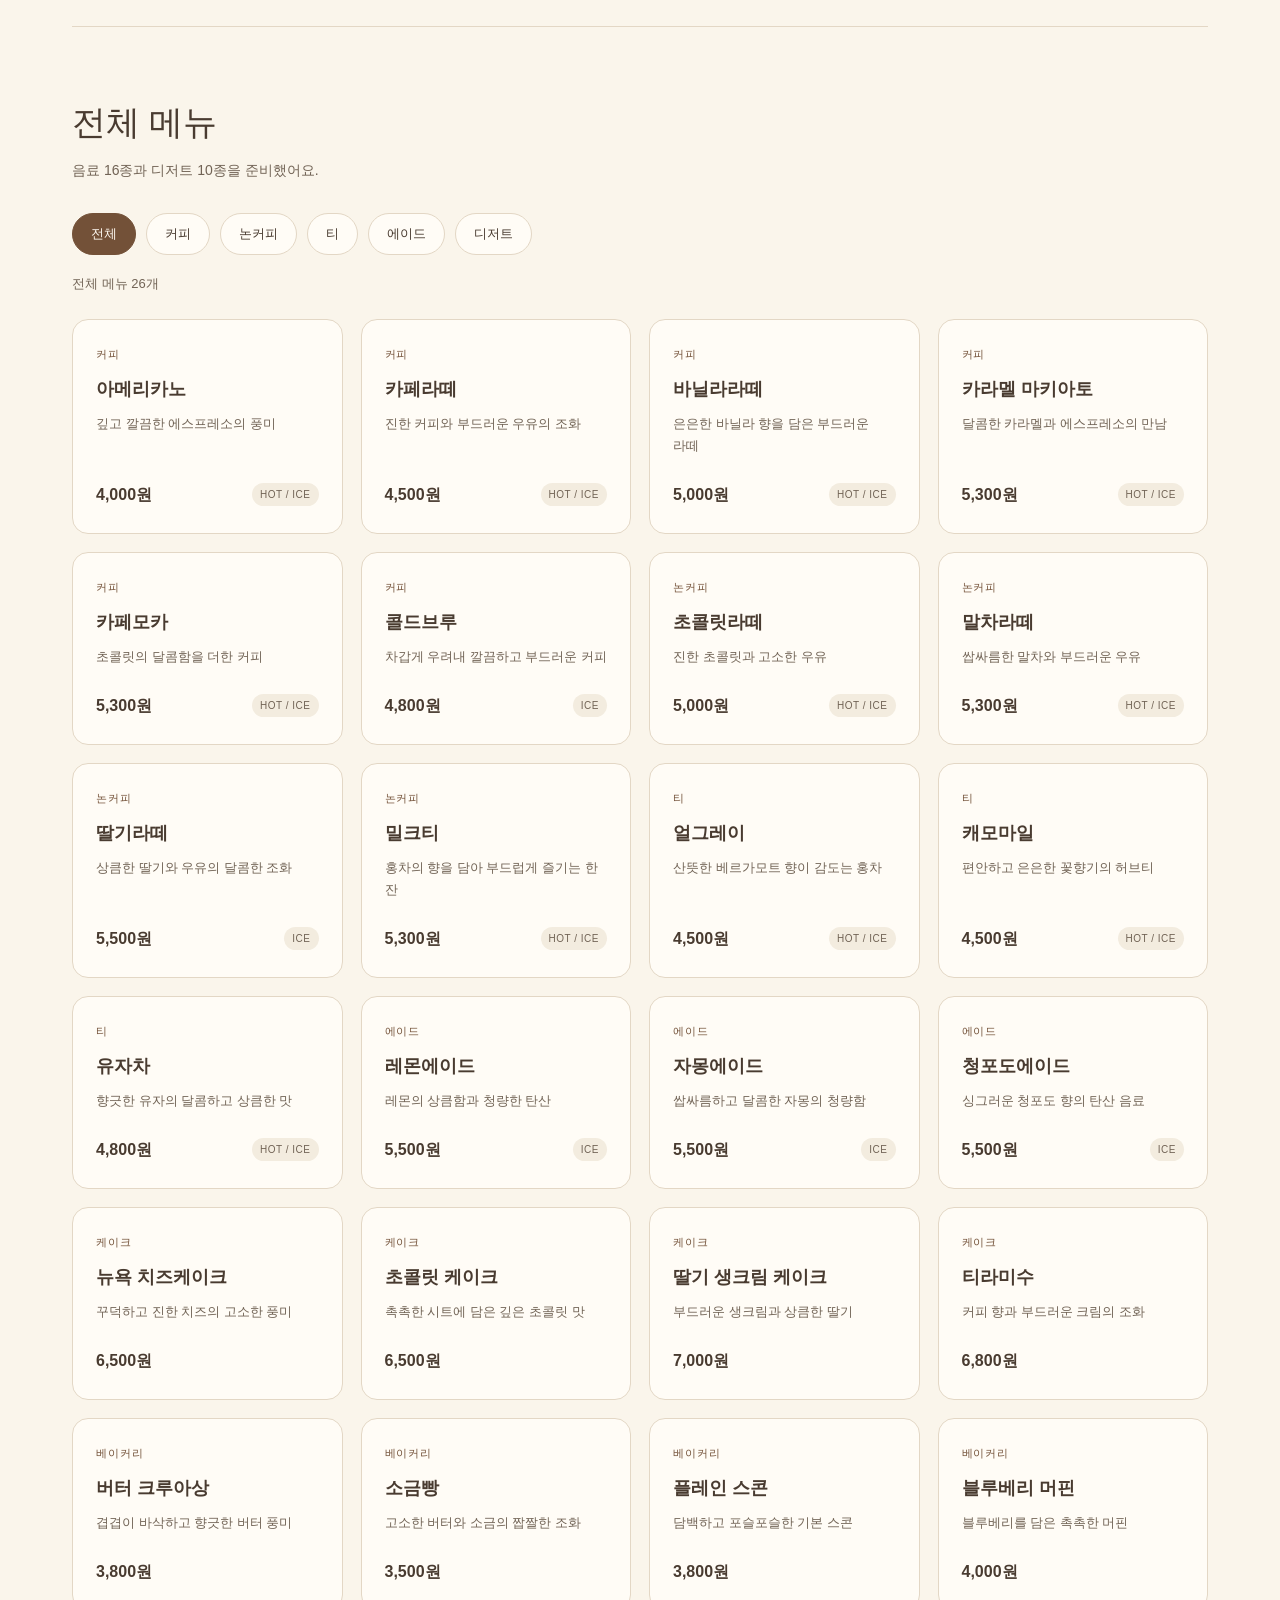
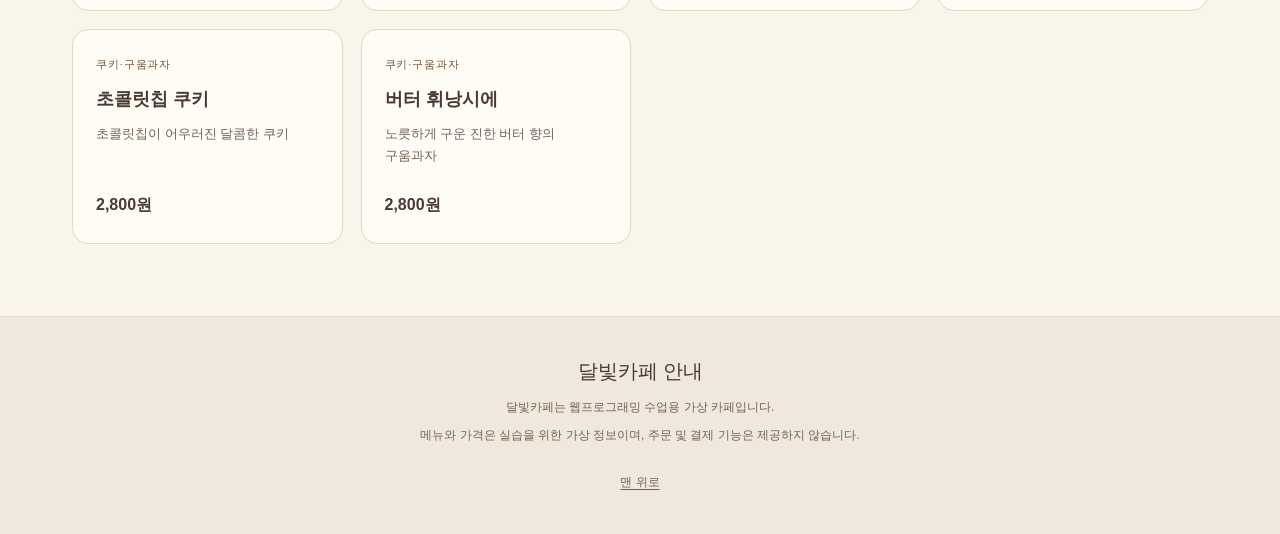
==== commit 6eef672b: "메뉴 분류 필터와 달빛 애니메이션 구현" ====
--- a/index.html
+++ b/index.html
@@ -77,6 +77,25 @@
       .hero-art { border-radius: 55px 55px 12px 12px; }
       #home > p:nth-of-type(3) { max-width: 260px; margin: 12px auto; }
     }
+    [hidden] { display: none !important; }
+    .menu-filters { display: flex; flex-wrap: wrap; gap: 10px; margin: 0 0 18px; }
+    .menu-filters button, .motion-toggle { font: inherit; font-size: 13px; padding: 9px 18px; border: 1px solid var(--line); border-radius: 24px; background: #fffcf6; color: var(--ink); cursor: pointer; transition: background-color .2s, color .2s; }
+    .menu-filters button[aria-pressed="true"] { background: var(--accent); color: #fffaf2; border-color: var(--accent); }
+    .menu-count { margin: 0 0 24px; color: var(--muted); font-size: 13px; }
+    .motion-toggle { margin-top: 12px; }
+    .moonlight, .firefly { position: absolute; pointer-events: none; }
+    .moonlight { inset: 0; background: radial-gradient(ellipse at 74% 18%, #fff4d580, transparent 62%); animation: moon-breathe 10s ease-in-out infinite; }
+    .firefly { width: 5px; height: 5px; border-radius: 50%; background: #fff9de; box-shadow: 0 0 12px 4px #ffefbd80; opacity: 0; animation: firefly-drift var(--duration) ease-in-out var(--delay) infinite; }
+    @keyframes moon-breathe { 0%, 100% { opacity: .12; } 50% { opacity: .3; } }
+    @keyframes firefly-drift { 0%, 100% { opacity: 0; transform: translate(0, 8px); } 40% { opacity: .65; } 70% { opacity: .3; } 90% { transform: translate(var(--drift), -24px); } }
+    .reveal-pending { opacity: 0; transform: translateY(12px); }
+    .reveal-visible { animation: menu-arrive .5s ease-out both; }
+    @keyframes menu-arrive { from { opacity: 0; transform: translateY(12px); } to { opacity: 1; transform: translateY(0); } }
+    @media (prefers-reduced-motion: reduce) {
+      *, *::before, *::after { animation: none !important; transition: none !important; }
+      .reveal-pending { opacity: 1; transform: none; }
+      .moonlight, .firefly { display: none; }
+    }
   </style>
 </head>
 <body>
@@ -133,8 +152,16 @@
     <section id="menu" aria-labelledby="menu-title">
       <h2 id="menu-title">전체 메뉴</h2>
       <p>음료 16종과 디저트 10종을 준비했어요.</p>
-      <!-- 분류 버튼과 필터 동작은 4단계에서 구현합니다. -->
-      <ul class="menu-grid">
+      <div class="menu-filters" role="group" aria-label="메뉴 분류" hidden>
+        <button type="button" data-filter="전체" aria-pressed="true" aria-controls="menu-list">전체</button>
+        <button type="button" data-filter="커피" aria-pressed="false" aria-controls="menu-list">커피</button>
+        <button type="button" data-filter="논커피" aria-pressed="false" aria-controls="menu-list">논커피</button>
+        <button type="button" data-filter="티" aria-pressed="false" aria-controls="menu-list">티</button>
+        <button type="button" data-filter="에이드" aria-pressed="false" aria-controls="menu-list">에이드</button>
+        <button type="button" data-filter="디저트" aria-pressed="false" aria-controls="menu-list">디저트</button>
+      </div>
+      <p class="menu-count" role="status" aria-live="polite" aria-atomic="true" hidden></p>
+      <ul class="menu-grid" id="menu-list">
         <li class="menu-card" data-category="커피">
           <article>
             <p class="menu-category">커피</p>
@@ -353,7 +380,92 @@
     <a href="#home">맨 위로</a>
   </footer>
   <script>
-    // 4단계에서 분류 필터와 은은한 분위기 연출을 구현합니다.
+    const filters = document.querySelector('.menu-filters');
+    const filterButtons = [...filters.querySelectorAll('button')];
+    const menuCards = [...document.querySelectorAll('.menu-grid .menu-card')];
+    const menuCount = document.querySelector('.menu-count');
+    const allCards = [...document.querySelectorAll('.menu-card')];
+    const reducedMotion = window.matchMedia('(prefers-reduced-motion: reduce)');
+    const smallScreen = window.matchMedia('(max-width: 760px)');
+    let observer;
+    let motionPaused = false;
+
+    function showCard(card) {
+      card.classList.remove('reveal-pending');
+      card.dataset.revealed = 'true';
+      if (observer) observer.unobserve(card);
+    }
+    function selectCategory(category) {
+      let count = 0;
+      menuCards.forEach(card => {
+        card.hidden = category !== '전체' && card.dataset.category !== category;
+        if (!card.hidden) {
+          count++;
+          // 필터 결과는 즉시 읽을 수 있도록 표시한다.
+          showCard(card);
+        }
+      });
+      filterButtons.forEach(button => button.setAttribute('aria-pressed', String(button.dataset.filter === category)));
+      menuCount.textContent = `${category} 메뉴 ${count}개`;
+    }
+    filterButtons.forEach(button => button.addEventListener('click', () => selectCategory(button.dataset.filter)));
+    menuCount.textContent = `전체 메뉴 ${menuCards.length}개`;
+    filters.hidden = false;
+    menuCount.hidden = false;
+
+    const heroArt = document.querySelector('.hero-art');
+    const motionButton = document.createElement('button');
+    motionButton.type = 'button';
+    motionButton.className = 'motion-toggle';
+    motionButton.setAttribute('aria-pressed', 'false');
+    heroArt.after(motionButton);
+
+    function updateMotion() {
+      const staticMode = reducedMotion.matches || motionPaused;
+      heroArt.querySelectorAll('.moonlight, .firefly').forEach(effect => effect.remove());
+      if (observer) observer.disconnect();
+      allCards.forEach(card => card.classList.remove('reveal-pending', 'reveal-visible'));
+      motionButton.hidden = reducedMotion.matches;
+      motionButton.textContent = motionPaused ? '분위기 효과 켜기' : '분위기 효과 멈추기';
+      motionButton.setAttribute('aria-pressed', String(motionPaused));
+      if (staticMode) return;
+
+      const glow = document.createElement('span');
+      glow.className = 'moonlight';
+      glow.setAttribute('aria-hidden', 'true');
+      heroArt.append(glow);
+      for (let i = 0; i < (smallScreen.matches ? 3 : 7); i++) {
+        const light = document.createElement('span');
+        light.className = 'firefly';
+        light.setAttribute('aria-hidden', 'true');
+        light.style.left = `${15 + Math.random() * 65}%`;
+        light.style.top = `${30 + Math.random() * 50}%`;
+        light.style.setProperty('--duration', `${7 + Math.random() * 5}s`);
+        light.style.setProperty('--delay', `${-Math.random() * 12}s`);
+        light.style.setProperty('--drift', `${Math.random() * 26 - 13}px`);
+        heroArt.append(light);
+      }
+      if ('IntersectionObserver' in window) {
+        observer = new IntersectionObserver(entries => {
+          entries.forEach(entry => {
+            if (entry.isIntersecting) {
+              showCard(entry.target);
+              entry.target.classList.add('reveal-visible');
+            }
+          });
+        }, { threshold: .08 });
+        allCards.forEach(card => {
+          if (!card.hidden && !card.dataset.revealed) {
+            card.classList.add('reveal-pending');
+            observer.observe(card);
+          }
+        });
+      }
+    }
+    motionButton.addEventListener('click', () => { motionPaused = !motionPaused; updateMotion(); });
+    reducedMotion.addEventListener('change', updateMotion);
+    smallScreen.addEventListener('change', updateMotion);
+    updateMotion();
   </script>
 </body>
 </html>
